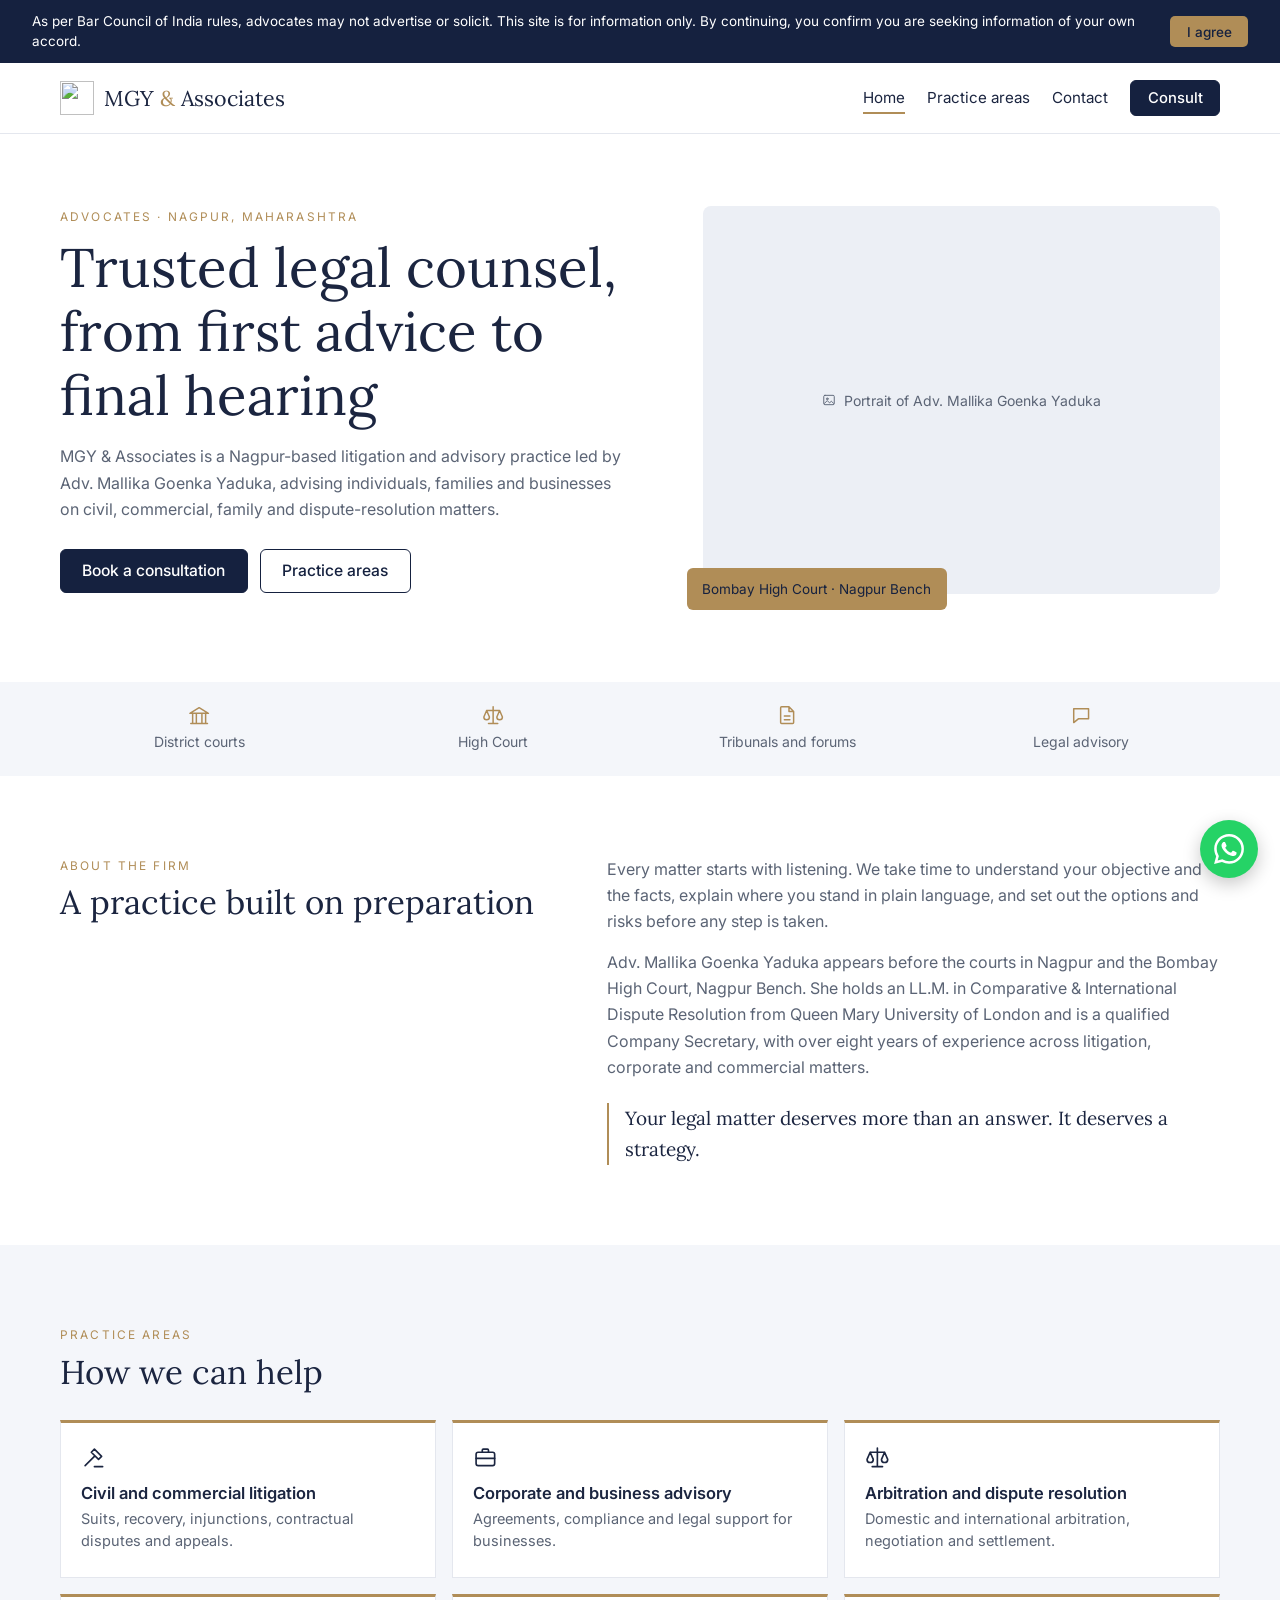
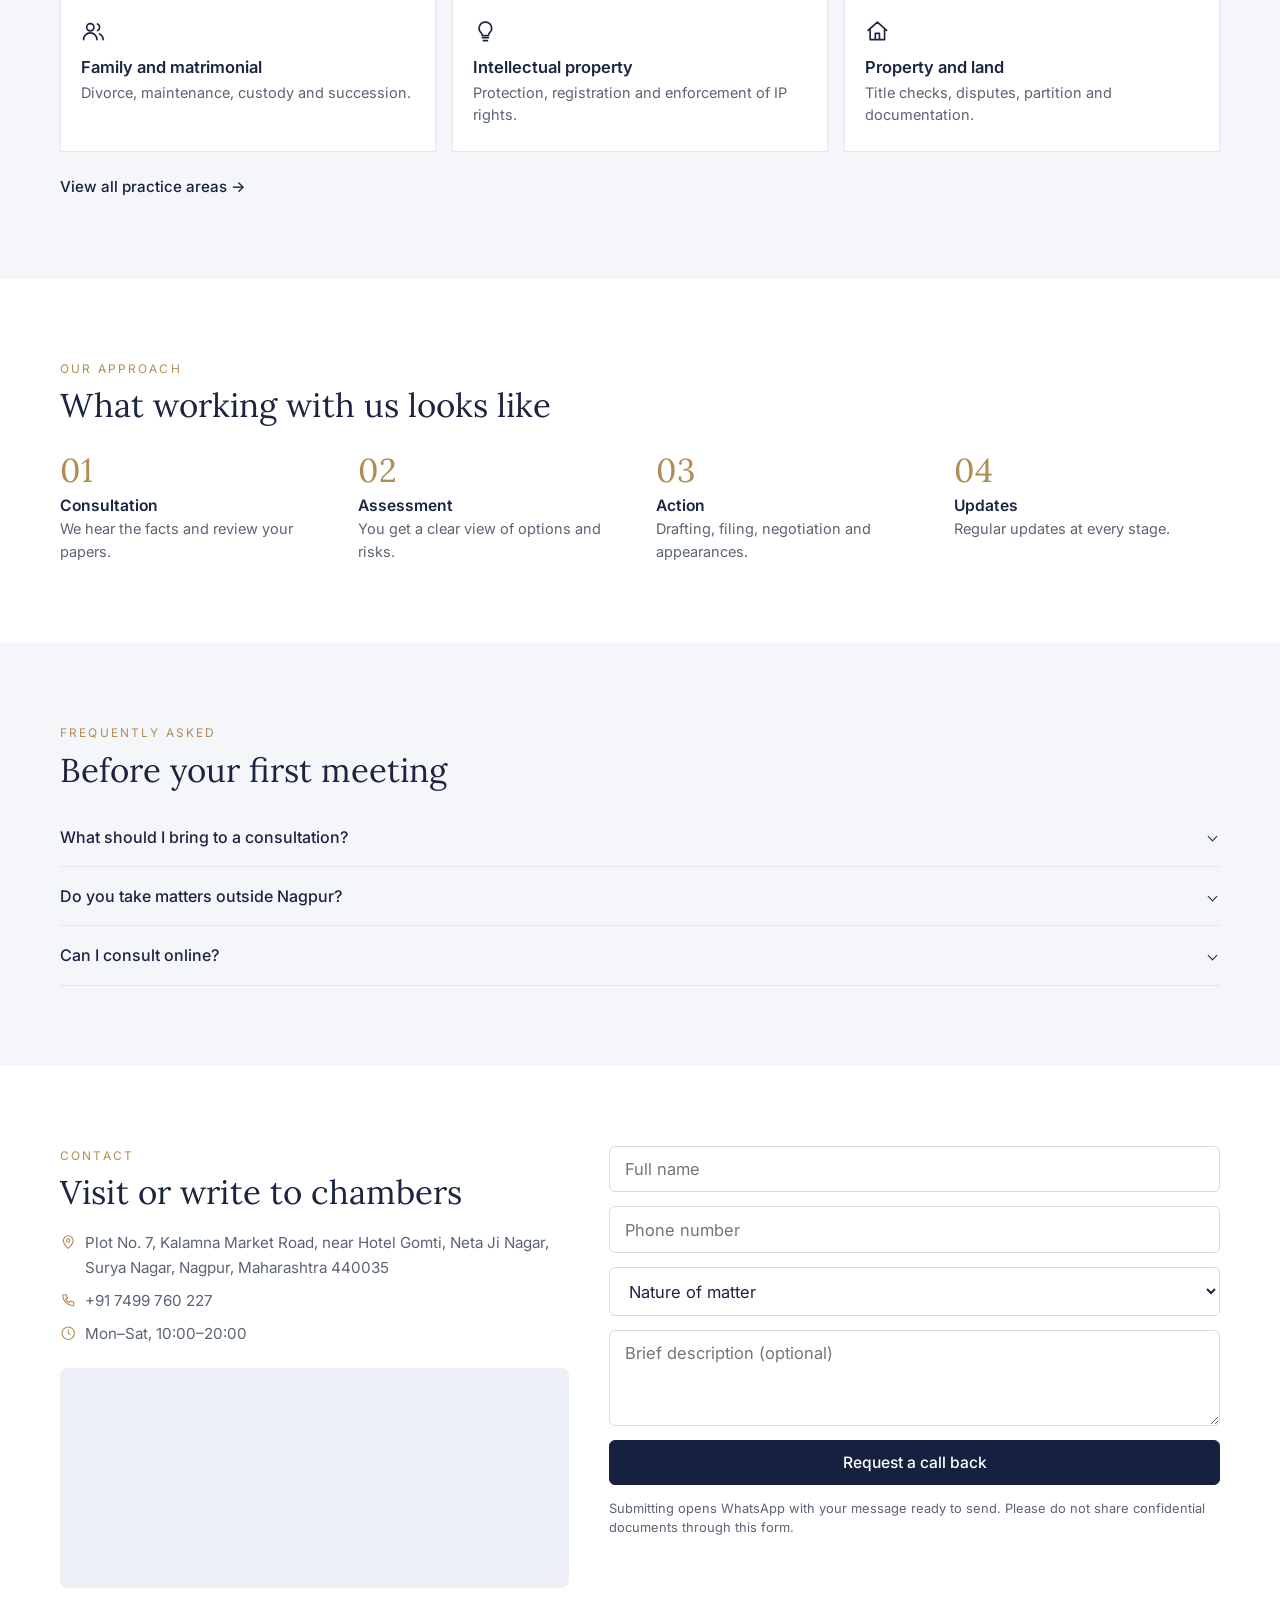
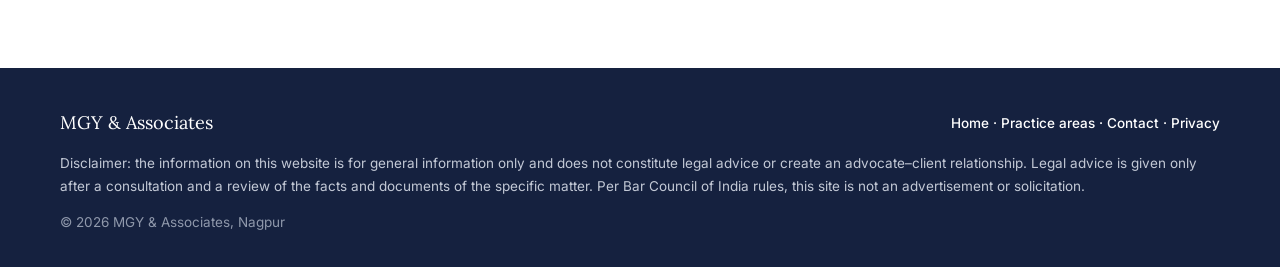
==== index.html @ b5282dcc "Update index.html" ====
<!DOCTYPE html>
<html lang="en">
<head>
  <meta charset="UTF-8">
  <meta name="viewport" content="width=device-width, initial-scale=1">
  <title>MGY & Associates | Advocates and Legal Consultants, Nagpur</title>
  <meta name="description" content="MGY & Associates is a Nagpur-based litigation and advisory practice led by Adv. Mallika Goenka Yaduka, advising individuals, families and businesses on civil, commercial, family and dispute-resolution matters.">
  <link rel="icon" type="image/png" href="mgy.png">
  <link rel="apple-touch-icon" href="mgy.png">
  <link rel="preconnect" href="https://fonts.googleapis.com">
  <link rel="preconnect" href="https://fonts.gstatic.com" crossorigin>
  <link href="https://fonts.googleapis.com/css2?family=Inter:wght@400;500;600&family=Lora:wght@400;500&display=swap" rel="stylesheet">
  <link rel="stylesheet" href="styles.css">
</head>
<body>

  <div class="notice" id="notice" hidden>
    <p>As per Bar Council of India rules, advocates may not advertise or solicit. This site is for information only. By continuing, you confirm you are seeking information of your own accord.</p>
    <button type="button" id="noticeAgree">I agree</button>
  </div>

  <header class="site-header">
    <div class="container header-inner">
      <a class="brand" href="index.html">
        <img src="assets/mgy.png" alt="" width="34" height="34">
        <span>MGY <em>&amp;</em> Associates</span>
      </a>
      <button class="nav-toggle" id="navToggle" aria-label="Menu" aria-expanded="false"><span data-icon="menu"></span></button>
      <nav class="nav" id="nav">
        <a href="index.html" class="active">Home</a>
        <a href="practice-areas.html">Practice areas</a>
        <a href="contact.html">Contact</a>
        <a href="contact.html#consult" class="btn btn-primary btn-sm">Consult</a>
      </nav>
    </div>
  </header>

  <main>
    <!-- Hero -->
    <section class="hero">
      <div class="container hero-grid">
        <div>
          <p class="eyebrow">Advocates · Nagpur, Maharashtra</p>
          <h1>Trusted legal counsel, from first advice to final hearing</h1>
          <p class="lead">MGY &amp; Associates is a Nagpur-based litigation and advisory practice led by Adv. Mallika Goenka Yaduka, advising individuals, families and businesses on civil, commercial, family and dispute-resolution matters.</p>
          <div class="hero-actions">
            <a href="contact.html#consult" class="btn btn-primary">Book a consultation</a>
            <a href="practice-areas.html" class="btn btn-ghost">Practice areas</a>
          </div>
        </div>
        <div class="portrait">
          <div class="portrait-placeholder"><span data-icon="image"></span> Portrait of Adv. Mallika Goenka Yaduka</div>
          <img src="assets/mallika.jpg" alt="Adv. Mallika Goenka Yaduka" onerror="this.remove()">
          <span class="badge">Bombay High Court · Nagpur Bench</span>
        </div>
      </div>
    </section>

    <!-- Forums strip -->
    <section class="strip">
      <div class="container strip-grid">
        <div><span data-icon="landmark"></span>District courts</div>
        <div><span data-icon="scale"></span>High Court</div>
        <div><span data-icon="file"></span>Tribunals and forums</div>
        <div><span data-icon="chat"></span>Legal advisory</div>
      </div>
    </section>

    <!-- About -->
    <section class="section">
      <div class="container split">
        <div>
          <p class="eyebrow">About the firm</p>
          <h2>A practice built on preparation</h2>
        </div>
        <div class="prose">
          <p>Every matter starts with listening. We take time to understand your objective and the facts, explain where you stand in plain language, and set out the options and risks before any step is taken.</p>
          <p>Adv. Mallika Goenka Yaduka appears before the courts in Nagpur and the Bombay High Court, Nagpur Bench. She holds an LL.M. in Comparative &amp; International Dispute Resolution from Queen Mary University of London and is a qualified Company Secretary, with over eight years of experience across litigation, corporate and commercial matters.</p>
          <p class="pull">Your legal matter deserves more than an answer. It deserves a strategy.</p>
        </div>
      </div>
    </section>

    <!-- Practice areas -->
    <section class="section soft">
      <div class="container">
        <p class="eyebrow">Practice areas</p>
        <h2>How we can help</h2>
        <div class="cards">
          <a class="card" href="practice-areas.html#civil">
            <span class="card-icon" data-icon="gavel"></span>
            <h3>Civil and commercial litigation</h3>
            <p>Suits, recovery, injunctions, contractual disputes and appeals.</p>
          </a>
          <a class="card" href="practice-areas.html#corporate">
            <span class="card-icon" data-icon="briefcase"></span>
            <h3>Corporate and business advisory</h3>
            <p>Agreements, compliance and legal support for businesses.</p>
          </a>
          <a class="card" href="practice-areas.html#arbitration">
            <span class="card-icon" data-icon="scale"></span>
            <h3>Arbitration and dispute resolution</h3>
            <p>Domestic and international arbitration, negotiation and settlement.</p>
          </a>
          <a class="card" href="practice-areas.html#family">
            <span class="card-icon" data-icon="users"></span>
            <h3>Family and matrimonial</h3>
            <p>Divorce, maintenance, custody and succession.</p>
          </a>
          <a class="card" href="practice-areas.html#ip">
            <span class="card-icon" data-icon="bulb"></span>
            <h3>Intellectual property</h3>
            <p>Protection, registration and enforcement of IP rights.</p>
          </a>
          <a class="card" href="practice-areas.html#property">
            <span class="card-icon" data-icon="house"></span>
            <h3>Property and land</h3>
            <p>Title checks, disputes, partition and documentation.</p>
          </a>
        </div>
        <p class="more"><a href="practice-areas.html">View all practice areas →</a></p>
      </div>
    </section>

    <!-- Approach -->
    <section class="section">
      <div class="container">
        <p class="eyebrow">Our approach</p>
        <h2>What working with us looks like</h2>
        <div class="steps">
          <div><span class="num">01</span><h3>Consultation</h3><p>We hear the facts and review your papers.</p></div>
          <div><span class="num">02</span><h3>Assessment</h3><p>You get a clear view of options and risks.</p></div>
          <div><span class="num">03</span><h3>Action</h3><p>Drafting, filing, negotiation and appearances.</p></div>
          <div><span class="num">04</span><h3>Updates</h3><p>Regular updates at every stage.</p></div>
        </div>
      </div>
    </section>

    <!-- FAQ -->
    <section class="section soft">
      <div class="container">
        <p class="eyebrow">Frequently asked</p>
        <h2>Before your first meeting</h2>
        <div class="faq">
          <details>
            <summary>What should I bring to a consultation?</summary>
            <p>Bring any documents connected to your matter, such as agreements, notices, court papers, correspondence and identity documents, along with a short timeline of events. This helps us assess where you stand from the first meeting.</p>
          </details>
          <details>
            <summary>Do you take matters outside Nagpur?</summary>
            <p>Yes. The practice is based in Nagpur, and matters in other cities and forums are taken up depending on the jurisdiction and the nature of the proceedings.</p>
          </details>
          <details>
            <summary>Can I consult online?</summary>
            <p>Yes. Online consultations are available by appointment, depending on what the matter requires.</p>
          </details>
        </div>
      </div>
    </section>

    <!-- Contact -->
    <section class="section" id="consult">
      <div class="container contact-grid">
        <div>
          <p class="eyebrow">Contact</p>
          <h2>Visit or write to chambers</h2>
          <ul class="contact-list">
            <li><span data-icon="pin"></span>Plot No. 7, Kalamna Market Road, near Hotel Gomti, Neta Ji Nagar, Surya Nagar, Nagpur, Maharashtra 440035</li>
            <li><span data-icon="phone"></span><a href="tel:+917499760227">+91 7499 760 227</a></li>
            <!-- TODO: add once the official email is confirmed
            <li><span data-icon="mail"></span><a href="mailto:EMAIL_HERE">EMAIL_HERE</a></li> -->
            <li><span data-icon="clock"></span>Mon–Sat, 10:00–20:00</li>
          </ul>
          <div class="map">
            <iframe title="Office location on Google Maps" loading="lazy" referrerpolicy="no-referrer-when-downgrade"
              src="https://www.google.com/maps?q=Adv.+Mallika+Yaduka,+Plot+no+7,+Kalamna+Market+Rd,+Surya+Nagar,+Nagpur,+Maharashtra+440035&output=embed"></iframe>
          </div>
        </div>
        <form class="form" id="callback">
          <input type="text" name="name" placeholder="Full name" aria-label="Full name" required>
          <input type="tel" name="phone" placeholder="Phone number" aria-label="Phone number" required>
          <select name="matter" aria-label="Nature of matter" required>
            <option value="">Nature of matter</option>
            <option>Civil / commercial litigation</option>
            <option>Corporate / business advisory</option>
            <option>Arbitration / dispute resolution</option>
            <option>Family / matrimonial</option>
            <option>Intellectual property</option>
            <option>Property</option>
            <option>Criminal</option>
            <option>Consumer dispute</option>
            <option>Employment / labour</option>
            <option>Other</option>
          </select>
          <textarea name="details" rows="3" placeholder="Brief description (optional)" aria-label="Brief description"></textarea>
          <button type="submit" class="btn btn-primary btn-block">Request a call back</button>
          <p class="form-note">Submitting opens WhatsApp with your message ready to send. Please do not share confidential documents through this form.</p>
        </form>
      </div>
    </section>
  </main>

  <footer class="site-footer">
    <div class="container">
      <div class="footer-top">
        <span class="footer-brand">MGY &amp; Associates</span>
        <nav><a href="index.html">Home</a> · <a href="practice-areas.html">Practice areas</a> · <a href="contact.html">Contact</a> · <a href="contact.html#privacy">Privacy</a></nav>
      </div>
      <p>Disclaimer: the information on this website is for general information only and does not constitute legal advice or create an advocate–client relationship. Legal advice is given only after a consultation and a review of the facts and documents of the specific matter. Per Bar Council of India rules, this site is not an advertisement or solicitation.</p>
      <p class="copy">© <span id="year">2026</span> MGY &amp; Associates, Nagpur</p>
    </div>
  </footer>

  <script src="script.js"></script>
</body>
</html>
---- styles.css ----
:root {
  --navy: #15213f;
  --gold: #b08d57;
  --ink: #1b2540;
  --muted: #5b6475;
  --soft: #f4f6fa;
  --line: #e4e7ee;
  --serif: "Lora", Georgia, serif;
  --sans: "Inter", system-ui, -apple-system, "Segoe UI", sans-serif;
}

*, *::before, *::after { box-sizing: border-box; }
html { scroll-behavior: smooth; }
body {
  margin: 0;
  font-family: var(--sans);
  font-size: 16px;
  line-height: 1.65;
  color: var(--muted);
  background: #fff;
  -webkit-font-smoothing: antialiased;
}
[hidden] { display: none !important; }
img { max-width: 100%; display: block; }
a { color: inherit; text-decoration: none; }
h1, h2, h3, p { margin: 0; }
h1, h2 { font-family: var(--serif); font-weight: 400; color: var(--ink); line-height: 1.18; }
h1 { font-size: clamp(2.1rem, 4.4vw, 3rem); }
h2 { font-size: clamp(1.6rem, 2.8vw, 2rem); }
h3 { font-size: 1rem; font-weight: 600; color: var(--ink); line-height: 1.35; }

.container { max-width: 1120px; margin: 0 auto; padding: 0 32px; }
.section { padding: 68px 0; }
.soft { background: var(--soft); }

.eyebrow {
  font-size: .72rem;
  letter-spacing: .18em;
  text-transform: uppercase;
  color: var(--gold);
  margin-bottom: 8px;
}
.lead { margin-top: 16px; max-width: 34rem; }

[data-icon] { display: inline-flex; line-height: 0; }

/* Buttons */
.btn {
  display: inline-flex; align-items: center; justify-content: center;
  padding: .72rem 1.3rem;
  border: 1px solid var(--navy); border-radius: 6px;
  font: 500 .95rem var(--sans);
  cursor: pointer;
  transition: background .2s, color .2s, border-color .2s;
}
.btn-primary { background: var(--navy); color: #fff; }
.btn-primary:hover { background: #0e1730; }
.btn-ghost { background: #fff; color: var(--navy); }
.btn-ghost:hover { background: var(--soft); }
.btn-gold { background: var(--gold); border-color: var(--gold); color: var(--navy); }
.btn-gold:hover { background: #c29d65; }
.btn-sm { padding: .5rem 1rem; font-size: .9rem; }
.btn-block { width: 100%; }

/* Bar Council notice */
.notice {
  background: var(--navy); color: #fff;
  display: flex; align-items: center; justify-content: space-between; gap: 20px;
  padding: 12px 32px;
  font-size: .82rem; line-height: 1.45;
}
.notice button {
  flex: none;
  background: var(--gold); color: var(--navy);
  border: 0; border-radius: 5px; padding: .45rem 1rem;
  font: 500 .82rem var(--sans); cursor: pointer;
}

/* Header */
.site-header { border-bottom: 1px solid var(--line); background: #fff; position: sticky; top: 0; z-index: 20; }
.header-inner { display: flex; align-items: center; justify-content: space-between; min-height: 70px; }
.brand { display: flex; align-items: center; gap: 10px; font-family: var(--serif); font-size: 1.3rem; color: var(--ink); }
.brand em { font-style: normal; color: var(--gold); }
.brand img { width: 34px; height: 34px; object-fit: contain; }
.nav { display: flex; align-items: center; gap: 22px; font-size: .92rem; color: var(--ink); }
.nav a:not(.btn) { padding: 2px 0; border-bottom: 2px solid transparent; }
.nav a:not(.btn):hover, .nav a.active { border-bottom-color: var(--gold); }
.nav .btn { color: #fff; }
.nav-toggle { display: none; background: none; border: 0; font-size: 1.6rem; color: var(--ink); cursor: pointer; padding: 6px; }

/* Hero */
.hero { padding: 60px 0 72px; }
.hero-grid { display: grid; grid-template-columns: 1.15fr 1fr; gap: 48px; align-items: center; }
.hero-actions { display: flex; flex-wrap: wrap; gap: 12px; margin-top: 26px; }
.portrait {
  position: relative;
  aspect-ratio: 4 / 3;
  background: #eceff5;
  border-radius: 8px;
}
.portrait-placeholder {
  position: absolute; inset: 0;
  display: flex; align-items: center; justify-content: center; gap: 8px;
  font-size: .85rem; text-align: center; padding: 16px;
}
.portrait img { position: absolute; inset: 0; width: 100%; height: 100%; object-fit: cover; object-position: top; border-radius: 8px; }
.badge {
  position: absolute; left: -16px; bottom: -16px;
  background: var(--gold); color: var(--navy);
  font-size: .82rem; padding: .6rem .95rem; border-radius: 6px;
}

/* Strip */
.strip { background: var(--soft); padding: 22px 0; }
.strip-grid { display: grid; grid-template-columns: repeat(4, 1fr); gap: 16px; text-align: center; font-size: .85rem; }
.strip-grid div { display: flex; flex-direction: column; align-items: center; gap: 4px; }
.strip-grid [data-icon] { font-size: 1.35rem; color: var(--gold); }

/* Two-column text */
.split { display: grid; grid-template-columns: 1fr 1.25fr; gap: 56px; }
.prose p + p { margin-top: 14px; }
.pull { font-family: var(--serif); font-size: 1.15rem; color: var(--ink); border-left: 2px solid var(--gold); padding-left: 16px; margin-top: 22px !important; }

/* Cards */
.cards { display: grid; grid-template-columns: repeat(3, 1fr); gap: 16px; margin-top: 28px; }
.card {
  background: #fff;
  border: 1px solid var(--line); border-top: 3px solid var(--gold);
  padding: 22px 20px 24px;
  font-size: .88rem; line-height: 1.55;
  scroll-margin-top: 100px;
  transition: box-shadow .2s, transform .2s;
}
a.card:hover { box-shadow: 0 8px 24px rgba(21, 33, 63, .08); transform: translateY(-2px); }
.card-icon { font-size: 1.5rem; color: var(--ink); margin-bottom: 12px; }
.card h3 { margin-bottom: 4px; }
.more { margin-top: 22px; font-size: .92rem; font-weight: 500; color: var(--navy); }
.more a:hover { color: var(--gold); }

/* Steps */
.steps { display: grid; grid-template-columns: repeat(4, 1fr); gap: 28px 32px; margin-top: 26px; font-size: .88rem; line-height: 1.55; }
.num { display: block; font-family: var(--serif); font-size: 2rem; color: var(--gold); line-height: 1.2; }
.steps h3 { font-size: .95rem; margin: 4px 0 2px; }

/* FAQ */
.faq { margin-top: 18px; }
.faq details { border-bottom: 1px solid var(--line); }
.faq summary {
  list-style: none; cursor: pointer;
  display: flex; justify-content: space-between; align-items: center; gap: 16px;
  padding: 16px 0;
  font-weight: 500; color: var(--ink);
}
.faq summary::-webkit-details-marker { display: none; }
.faq summary::after {
  content: ""; flex: none;
  width: 7px; height: 7px; margin-right: 4px;
  border-right: 1.5px solid var(--ink); border-bottom: 1.5px solid var(--ink);
  transform: rotate(45deg); transition: transform .2s;
}
.faq details[open] summary::after { transform: rotate(-135deg); }
.faq details p { padding: 0 0 18px; max-width: 46rem; font-size: .94rem; }

/* Contact */
#consult { scroll-margin-top: 80px; }
.contact-grid { display: grid; grid-template-columns: 1fr 1.2fr; gap: 40px; }
.contact-list { list-style: none; padding: 0; margin: 18px 0 22px; font-size: .92rem; }
.contact-list li { display: flex; gap: 8px; align-items: flex-start; margin-bottom: 8px; }
.contact-list [data-icon] { color: var(--gold); font-size: 1rem; margin-top: 4px; flex: none; }
.contact-list a:hover { color: var(--navy); text-decoration: underline; }
.map { background: #eceff5; border-radius: 8px; overflow: hidden; height: 220px; }
.map iframe { width: 100%; height: 100%; border: 0; display: block; }

.form { display: flex; flex-direction: column; gap: 14px; }
.form input, .form select, .form textarea {
  width: 100%;
  padding: .75rem .9rem;
  border: 1px solid #d5dae3; border-radius: 6px;
  font: 400 1rem var(--sans); color: var(--ink); background: #fff;
}
.form textarea { resize: vertical; min-height: 96px; }
.form input:focus, .form select:focus, .form textarea:focus { outline: 2px solid var(--gold); outline-offset: 1px; border-color: var(--gold); }
.form-note { font-size: .78rem; line-height: 1.5; }

/* Inner page header */
.page-head { padding: 56px 0 52px; }
.page-head .lead { max-width: 42rem; }

/* CTA band */
.cta-band { background: var(--navy); padding: 56px 0; }
.cta-inner { display: flex; align-items: center; justify-content: space-between; gap: 32px; flex-wrap: wrap; }
.cta-band h2 { color: #fff; max-width: 36rem; font-size: clamp(1.4rem, 2.4vw, 1.75rem); }

/* Footer */
.site-footer { background: var(--navy); color: #c3c9d6; padding: 40px 0 34px; font-size: .82rem; }
.footer-top { display: flex; justify-content: space-between; align-items: center; flex-wrap: wrap; gap: 12px; margin-bottom: 14px; }
.footer-brand { font-family: var(--serif); font-size: 1.1rem; color: #fff; }
.site-footer nav { color: #fff; font-weight: 500; }
.site-footer nav a:hover { color: var(--gold); }
.copy { margin-top: 14px; color: #8f98ab; }

/* Responsive */
@media (max-width: 900px) {
  .hero-grid, .split, .contact-grid { grid-template-columns: 1fr; gap: 36px; }
  .cards { grid-template-columns: repeat(2, 1fr); }
  .steps { grid-template-columns: repeat(2, 1fr); }
  .badge { left: 12px; bottom: -14px; }
}
@media (max-width: 720px) {
  .container { padding: 0 20px; }
  .section { padding: 52px 0; }
  .notice { padding: 12px 20px; flex-direction: column; align-items: flex-start; gap: 10px; }
  .nav-toggle { display: inline-flex; }
  .nav {
    display: none;
    position: absolute; top: 100%; left: 0; right: 0;
    flex-direction: column; align-items: flex-start; gap: 16px;
    background: #fff; border-bottom: 1px solid var(--line);
    padding: 18px 20px 22px;
  }
  .nav.open { display: flex; }
  .strip-grid { grid-template-columns: repeat(2, 1fr); gap: 20px; }
}
@media (max-width: 540px) {
  .cards { grid-template-columns: 1fr; }
  .brand { font-size: 1.15rem; }
}
@media (min-width: 900px) {
  html { font-size: 16.5px; }                          /* was 17px */
  .container { max-width: 1240px; padding: 0 40px; }   /* was 1320px */
  .section { padding: 80px 0; }                        /* was 92px */
  h1 { font-size: clamp(2.3rem, 4.4vw, 3.3rem); }      /* was up to 3.6rem */
  .hero { padding: 72px 0 88px; }                      /* was 84px 0 100px */
  /* leave the rest of the block as it is */
}

@media (min-width: 1440px) {
  html { font-size: 17px; }                            /* was 18px */
}
/* ---------- Floating WhatsApp button ---------- */
.wa-float {
  position: fixed; right: 22px; bottom: 22px; z-index: 30;
  width: 58px; height: 58px; border-radius: 50%;
  display: flex; align-items: center; justify-content: center;
  background: #25d366; color: #fff;
  box-shadow: 0 6px 18px rgba(0, 0, 0, .22);
  transition: transform .2s, box-shadow .2s;
}
.wa-float:hover { transform: scale(1.07); box-shadow: 0 8px 22px rgba(0, 0, 0, .28); }

@media (max-width: 720px) {
  .wa-float { right: 16px; bottom: 16px; width: 52px; height: 52px; }
}
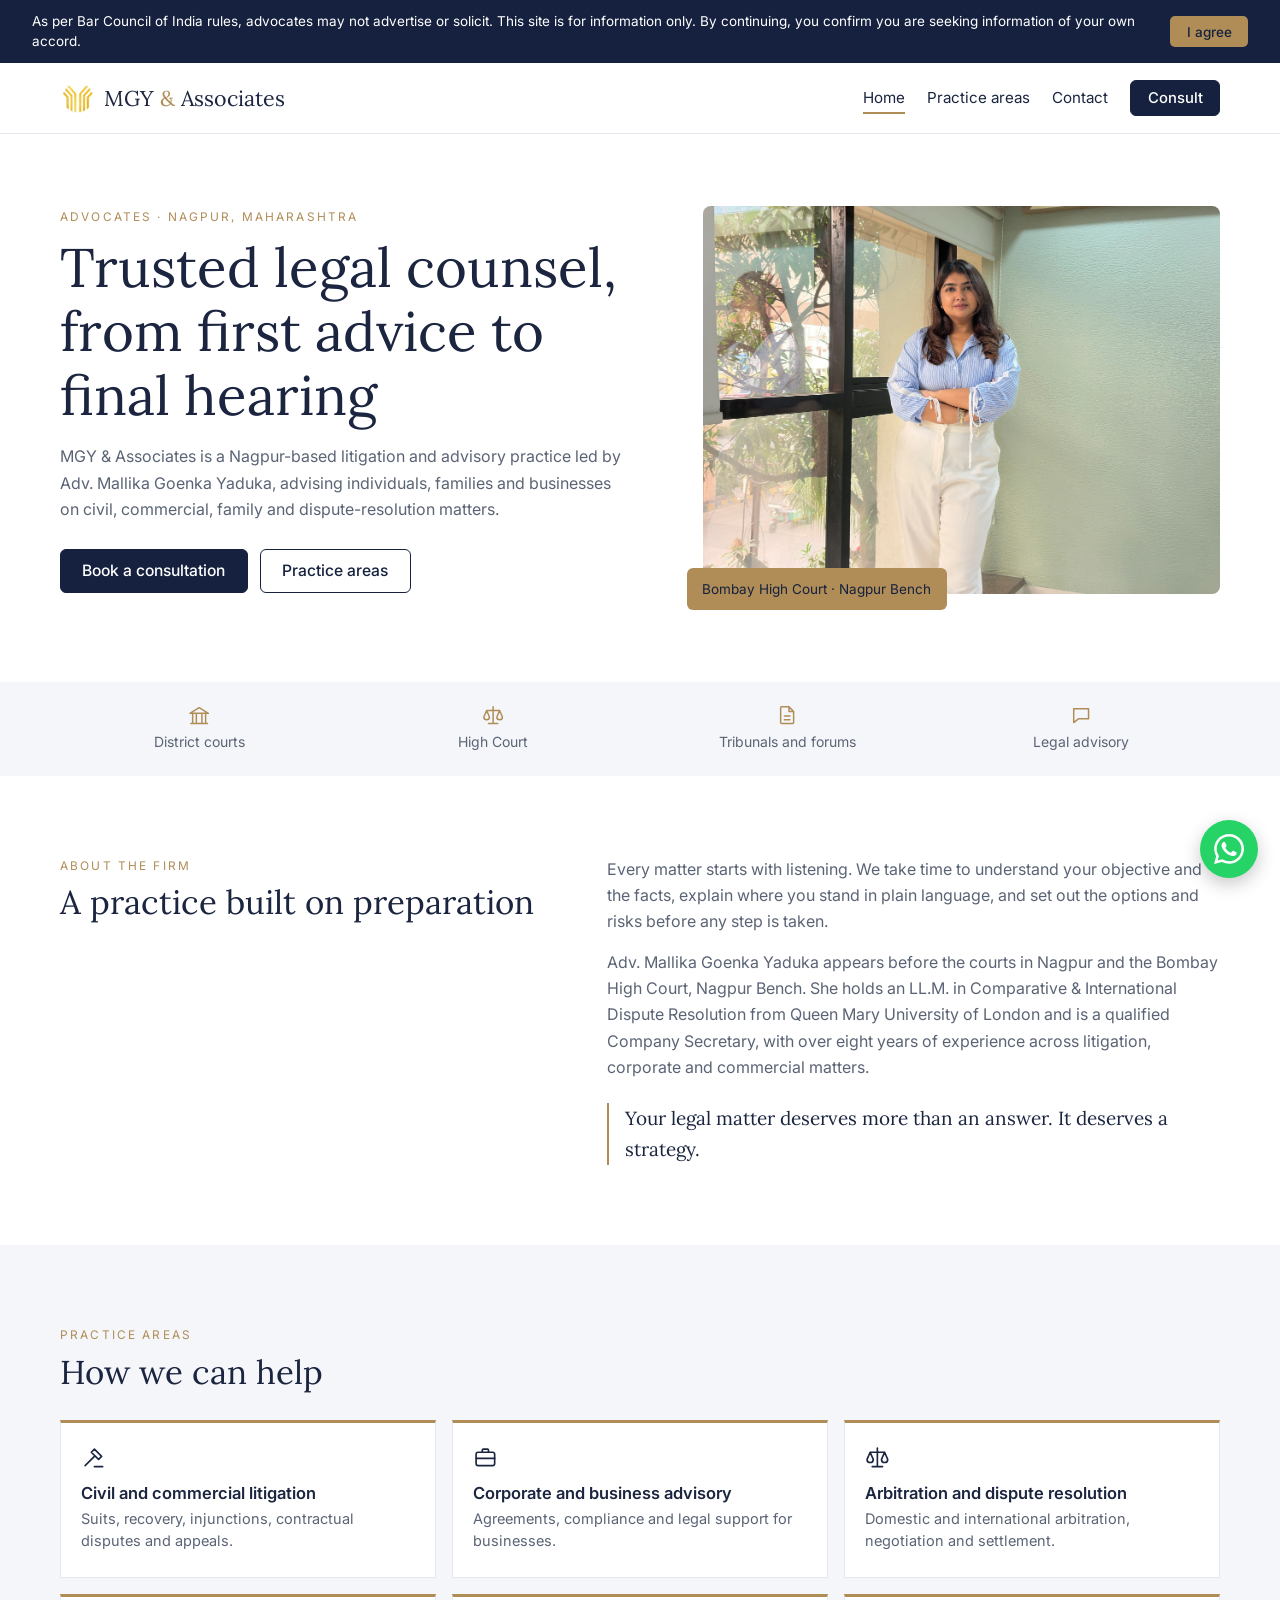
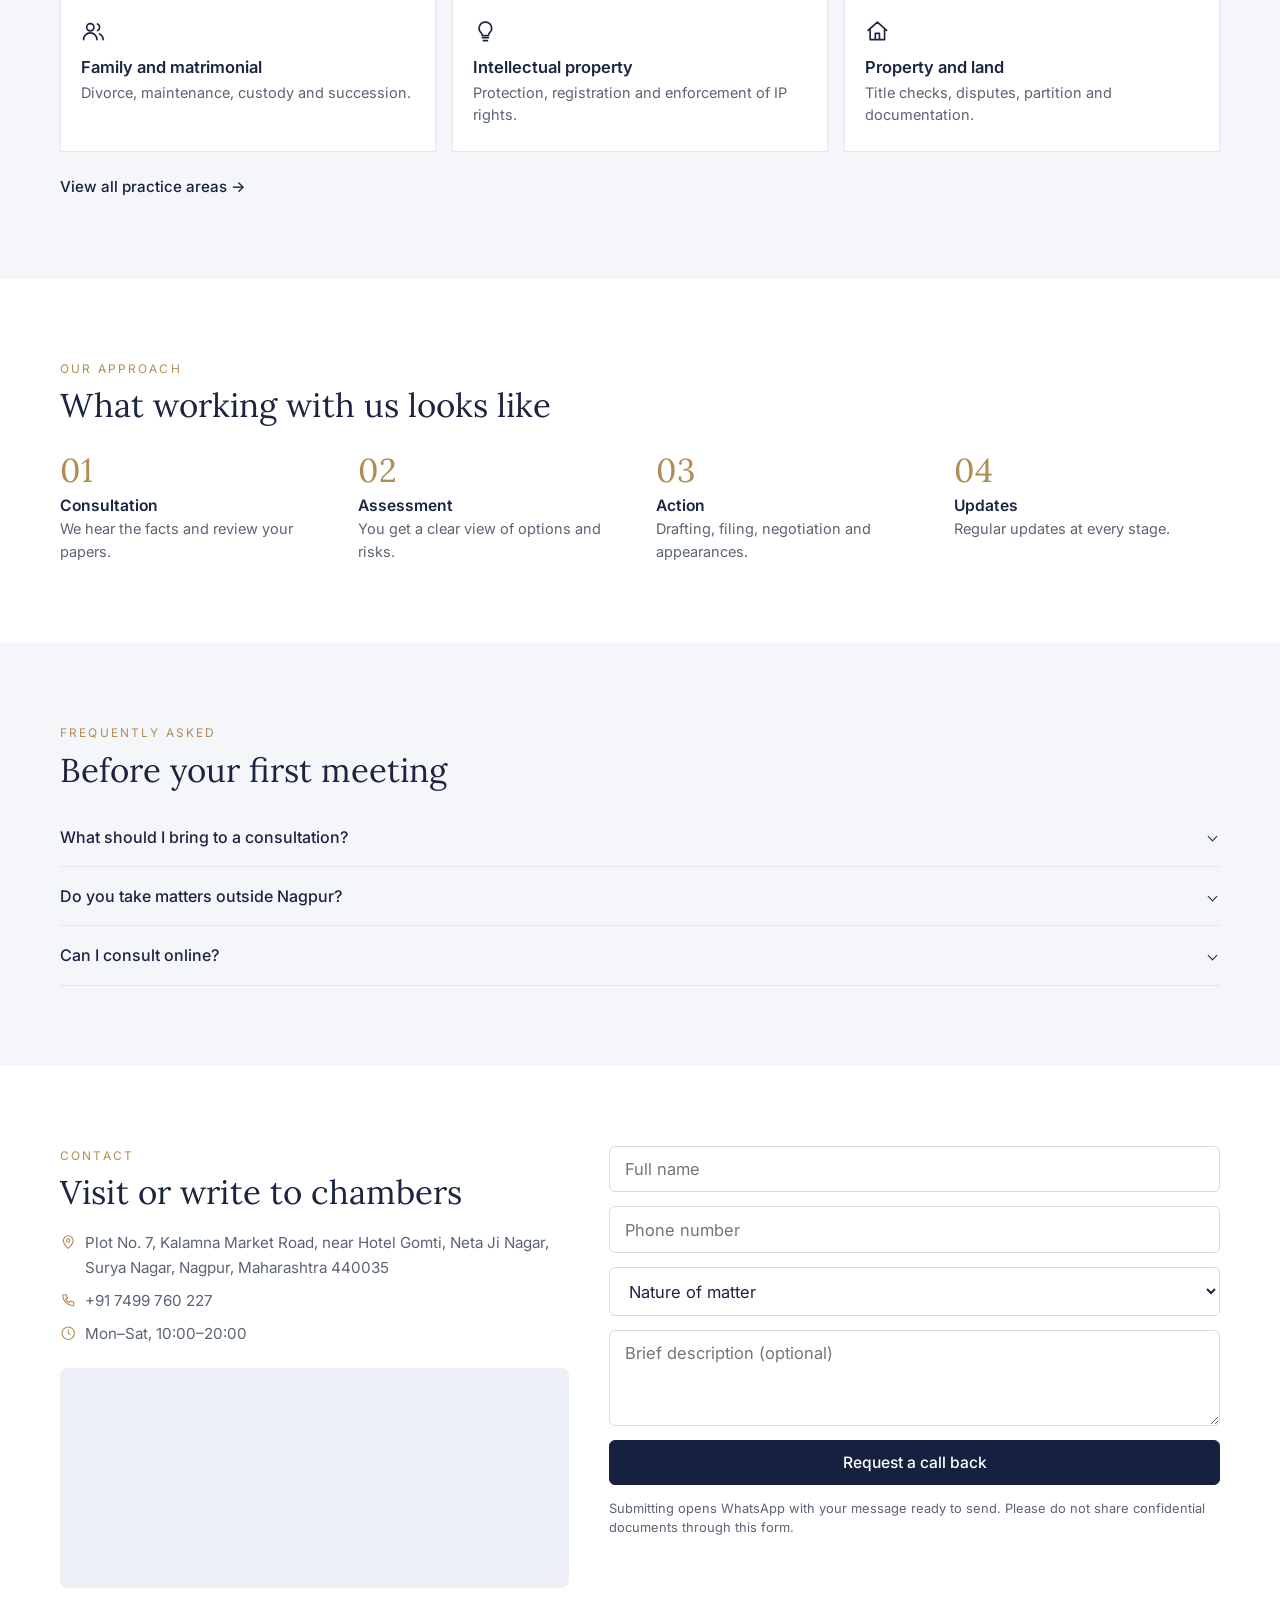
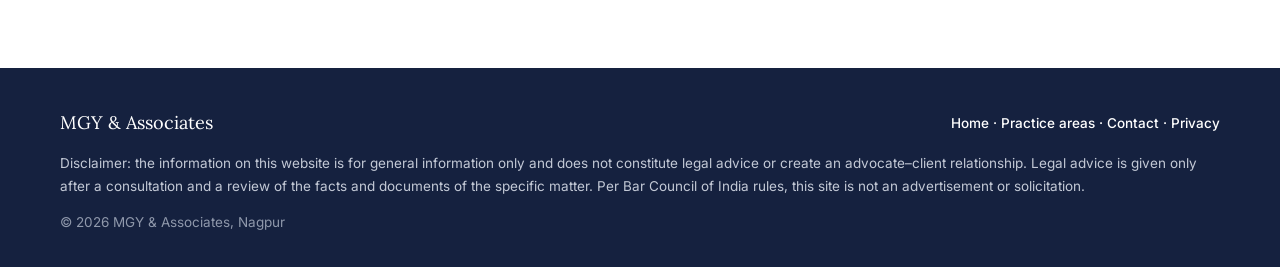
==== commit 2d2612a5: "Update index.html" ====
--- a/index.html
+++ b/index.html
@@ -22,7 +22,7 @@
   <header class="site-header">
     <div class="container header-inner">
       <a class="brand" href="index.html">
-        <img src="assets/mgy.png" alt="" width="34" height="34">
+        <img src="/mgy.png" alt="" width="34" height="34">
         <span>MGY <em>&amp;</em> Associates</span>
       </a>
       <button class="nav-toggle" id="navToggle" aria-label="Menu" aria-expanded="false"><span data-icon="menu"></span></button>
@@ -50,7 +50,7 @@
         </div>
         <div class="portrait">
           <div class="portrait-placeholder"><span data-icon="image"></span> Portrait of Adv. Mallika Goenka Yaduka</div>
-          <img src="assets/mallika.jpg" alt="Adv. Mallika Goenka Yaduka" onerror="this.remove()">
+          <img src="/mallika.jpg" alt="Adv. Mallika Goenka Yaduka" onerror="this.remove()">
           <span class="badge">Bombay High Court · Nagpur Bench</span>
         </div>
       </div>
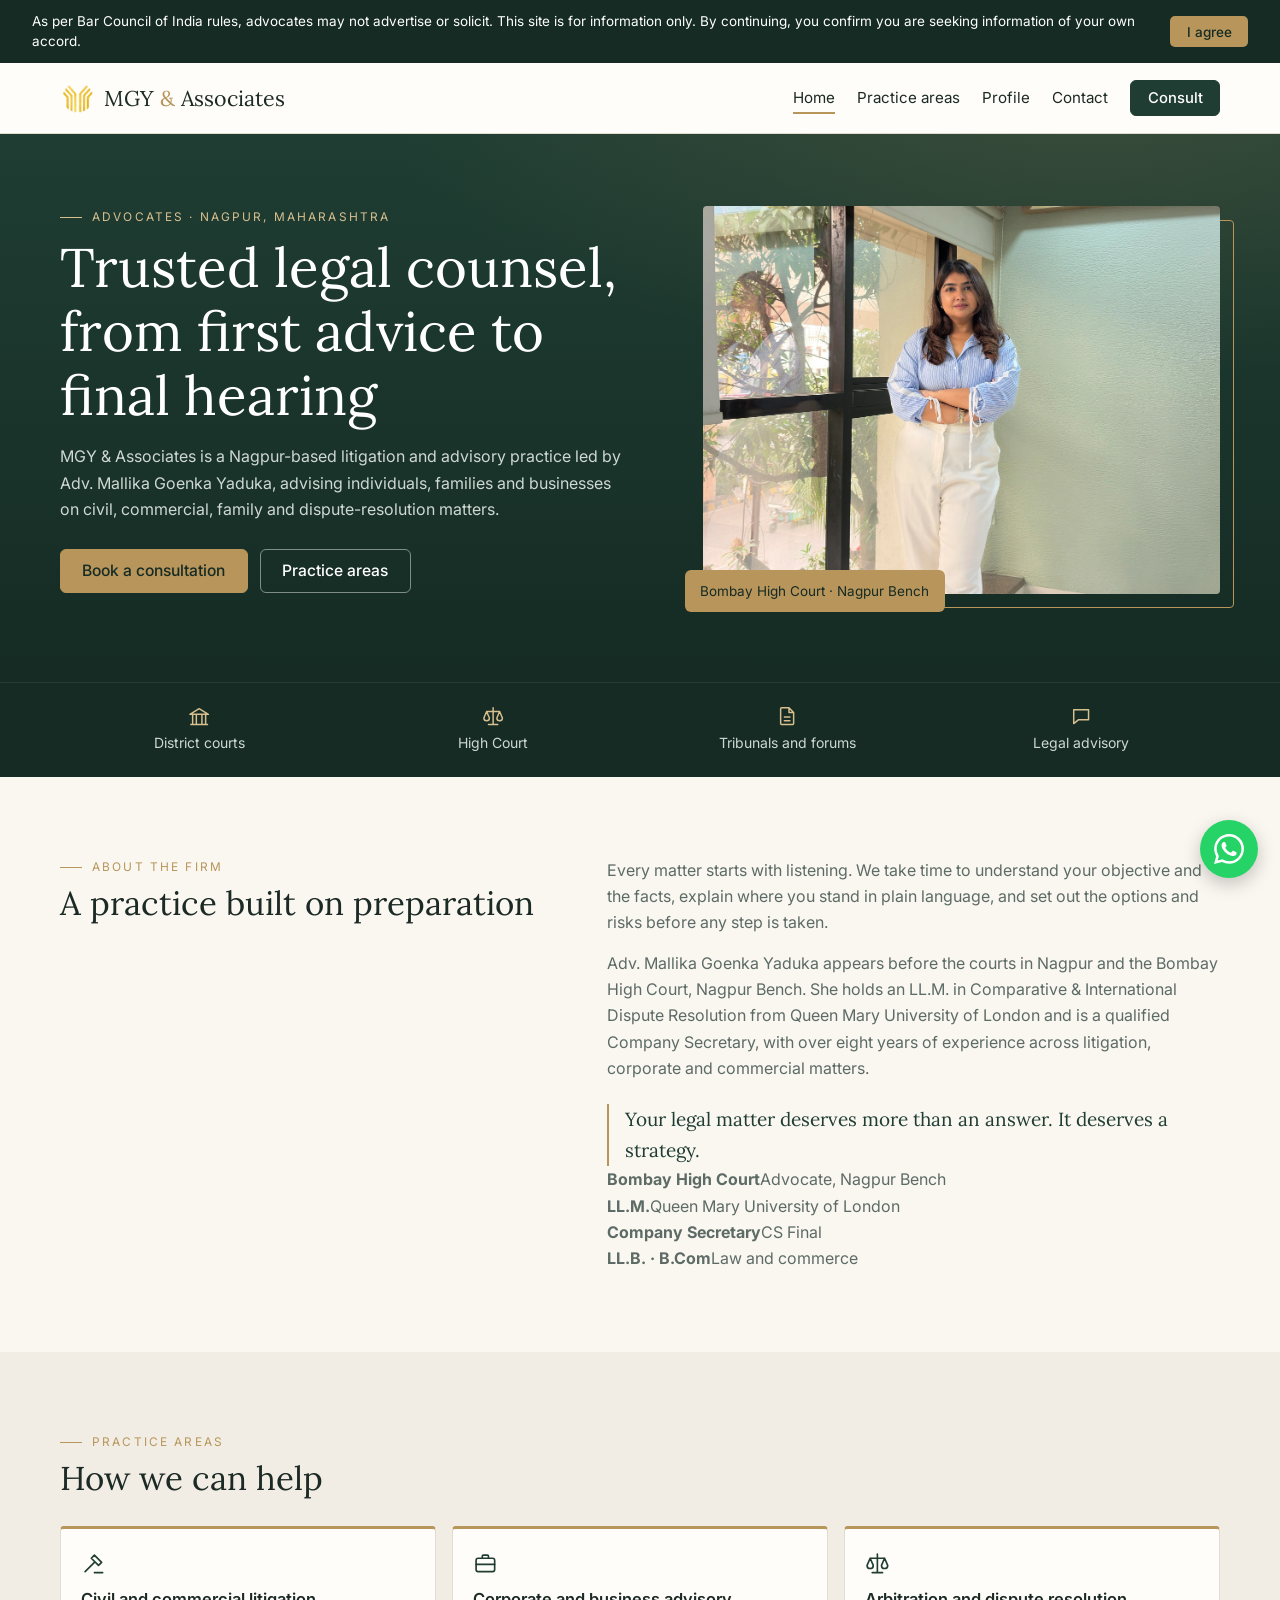
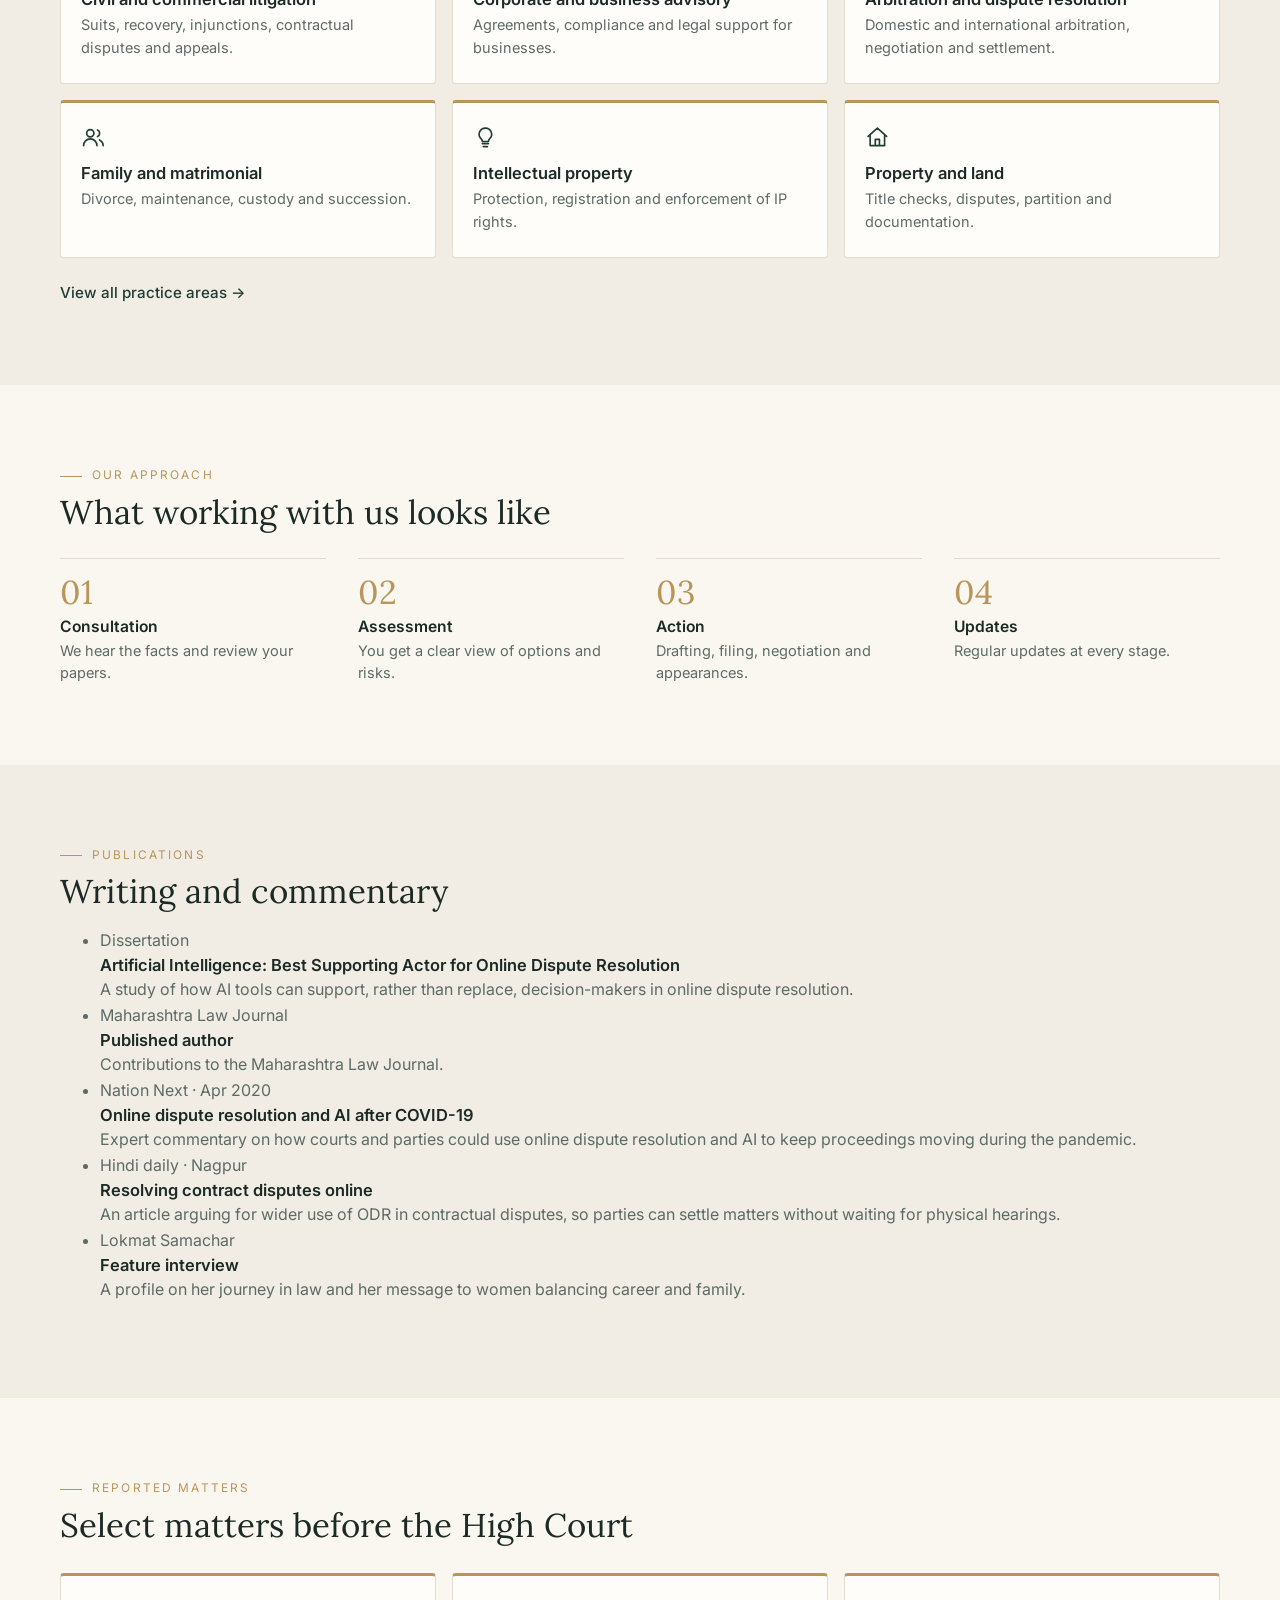
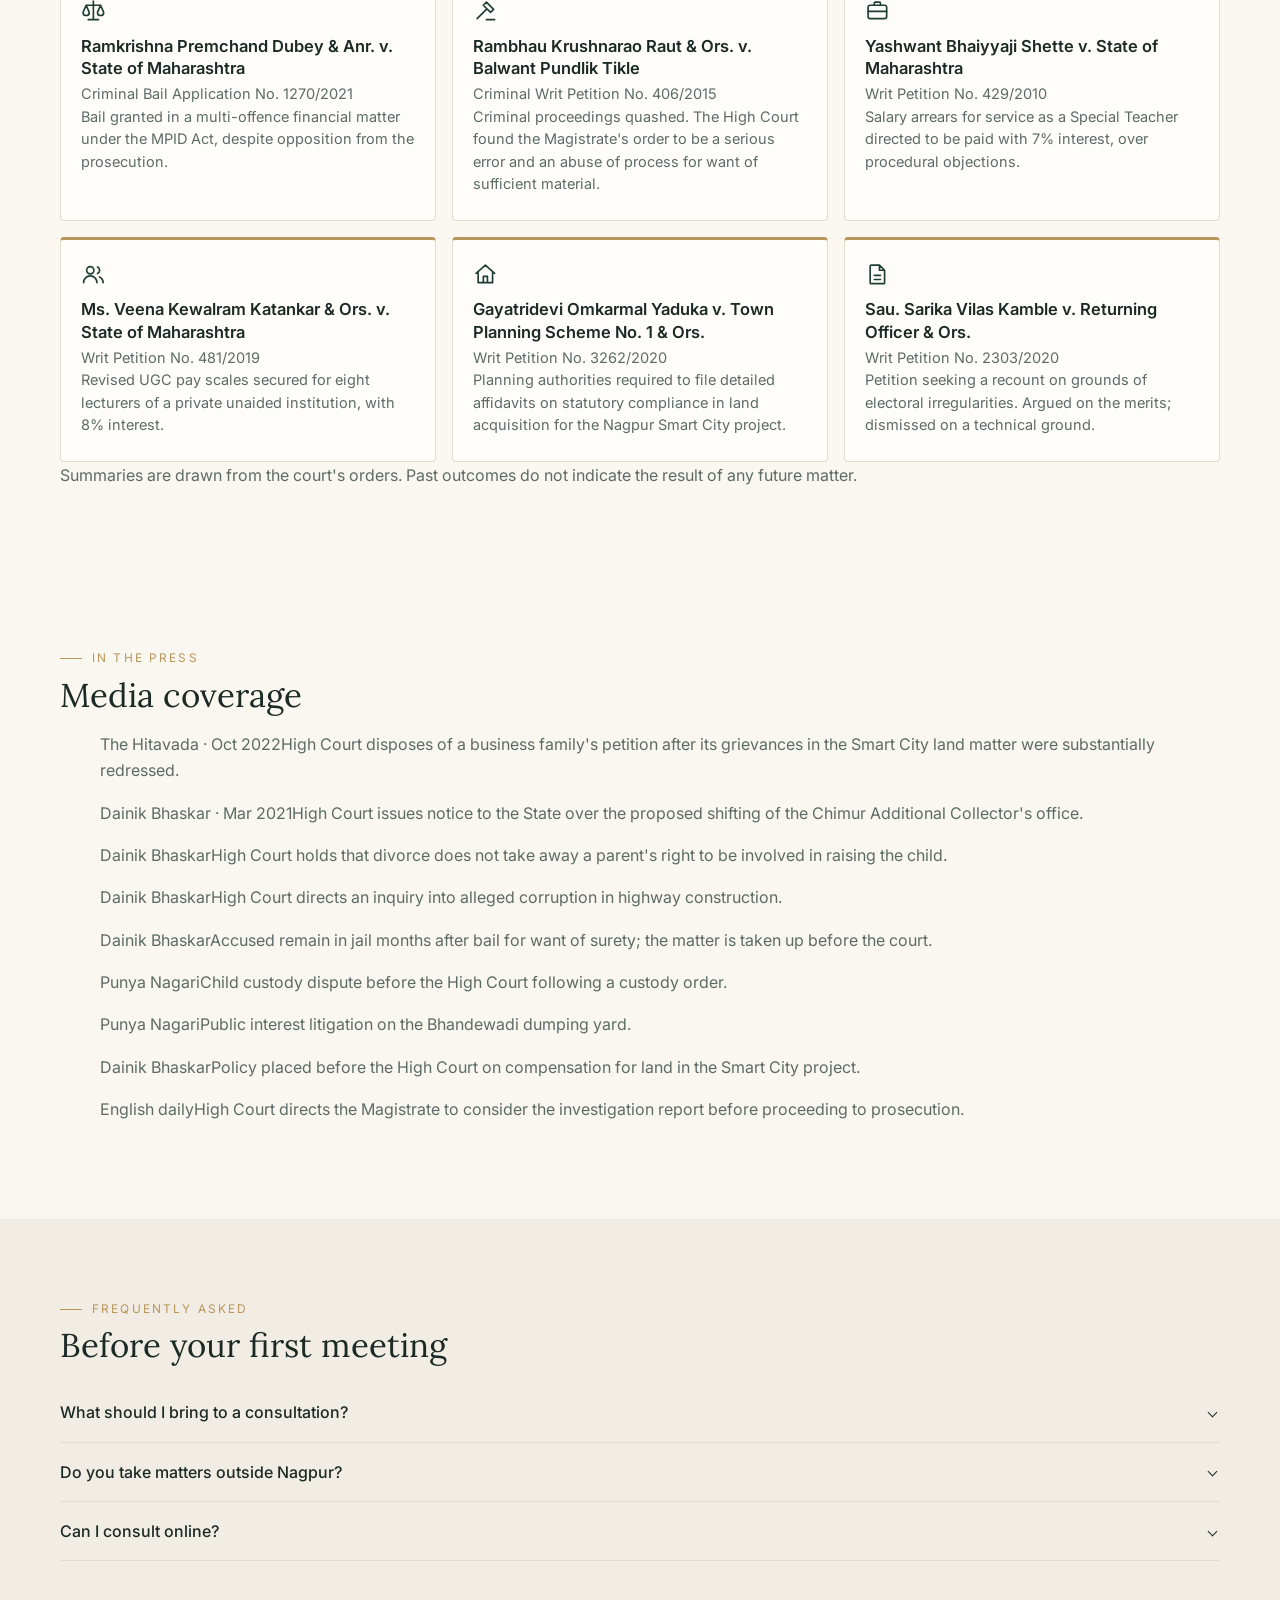
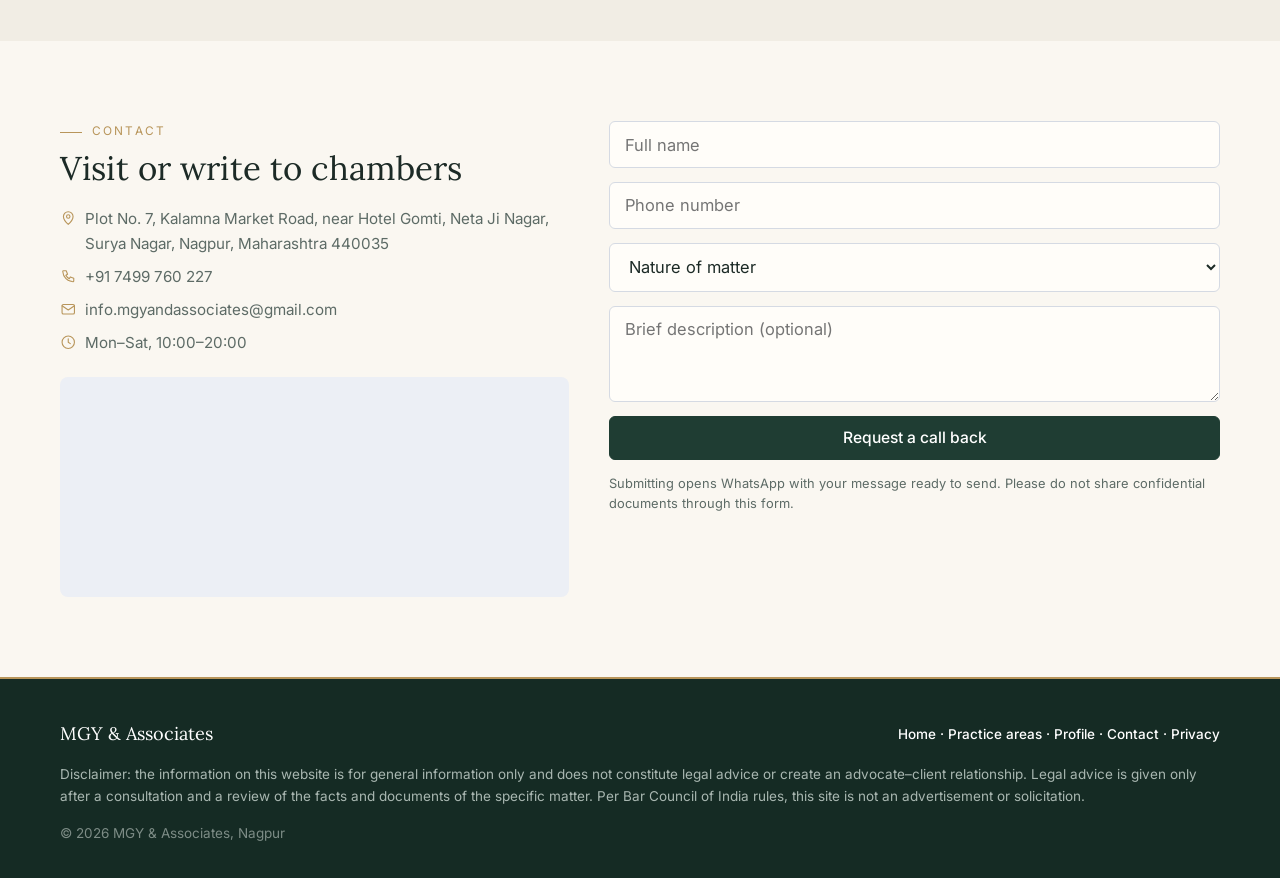
==== commit d2210db7: "Update index.html" ====
--- a/index.html
+++ b/index.html
@@ -14,203 +14,350 @@
 </head>
 <body>
 
-  <div class="notice" id="notice" hidden>
-    <p>As per Bar Council of India rules, advocates may not advertise or solicit. This site is for information only. By continuing, you confirm you are seeking information of your own accord.</p>
-    <button type="button" id="noticeAgree">I agree</button>
+<div class="notice" id="notice" hidden>
+  <p>As per Bar Council of India rules, advocates may not advertise or solicit. This site is for information only. By continuing, you confirm you are seeking information of your own accord.</p>
+  <button type="button" id="noticeAgree">I agree</button>
+</div>
+
+<header class="site-header">
+  <div class="container header-inner">
+    <a class="brand" href="/">
+      <img src="mgy.png" alt="" width="34" height="34">
+      <span>MGY <em>&amp;</em> Associates</span>
+    </a>
+    <button class="nav-toggle" id="navToggle" aria-label="Menu" aria-expanded="false"><span data-icon="menu"></span></button>
+    <nav class="nav" id="nav">
+      <a href="/" class="active">Home</a>
+      <a href="/practice-areas">Practice areas</a>
+      <a href="/#matters">Profile</a>
+      <a href="/contact">Contact</a>
+      <a href="/contact#consult" class="btn btn-primary btn-sm">Consult</a>
+    </nav>
   </div>
-
-  <header class="site-header">
-    <div class="container header-inner">
-      <a class="brand" href="index.html">
-        <img src="/mgy.png" alt="" width="34" height="34">
-        <span>MGY <em>&amp;</em> Associates</span>
-      </a>
-      <button class="nav-toggle" id="navToggle" aria-label="Menu" aria-expanded="false"><span data-icon="menu"></span></button>
-      <nav class="nav" id="nav">
-        <a href="index.html" class="active">Home</a>
-        <a href="practice-areas.html">Practice areas</a>
-        <a href="contact.html">Contact</a>
-        <a href="contact.html#consult" class="btn btn-primary btn-sm">Consult</a>
-      </nav>
-    </div>
-  </header>
-
-  <main>
-    <!-- Hero -->
-    <section class="hero">
-      <div class="container hero-grid">
-        <div>
-          <p class="eyebrow">Advocates · Nagpur, Maharashtra</p>
-          <h1>Trusted legal counsel, from first advice to final hearing</h1>
-          <p class="lead">MGY &amp; Associates is a Nagpur-based litigation and advisory practice led by Adv. Mallika Goenka Yaduka, advising individuals, families and businesses on civil, commercial, family and dispute-resolution matters.</p>
-          <div class="hero-actions">
-            <a href="contact.html#consult" class="btn btn-primary">Book a consultation</a>
-            <a href="practice-areas.html" class="btn btn-ghost">Practice areas</a>
-          </div>
+</header>
+
+<main>
+
+  <!-- Hero -->
+  <section class="hero">
+    <div class="container hero-grid">
+      <div>
+        <p class="eyebrow">Advocates · Nagpur, Maharashtra</p>
+        <h1>Trusted legal counsel, from first advice to final hearing</h1>
+        <p class="lead">MGY &amp; Associates is a Nagpur-based litigation and advisory practice led by Adv. Mallika Goenka Yaduka, advising individuals, families and businesses on civil, commercial, family and dispute-resolution matters.</p>
+        <div class="hero-actions">
+          <a href="/contact#consult" class="btn btn-primary">Book a consultation</a>
+          <a href="practice-areas.html" class="btn btn-ghost">Practice areas</a>
         </div>
-        <div class="portrait">
-          <div class="portrait-placeholder"><span data-icon="image"></span> Portrait of Adv. Mallika Goenka Yaduka</div>
-          <img src="/mallika.jpg" alt="Adv. Mallika Goenka Yaduka" onerror="this.remove()">
-          <span class="badge">Bombay High Court · Nagpur Bench</span>
+      </div>
+      <div class="portrait">
+        <div class="portrait-placeholder"><span data-icon="image"></span> Portrait of Adv. Mallika Goenka Yaduka</div>
+        <img src="mallika.jpg" alt="Adv. Mallika Goenka Yaduka" onerror="this.remove()">
+        <span class="badge">Bombay High Court · Nagpur Bench</span>
+      </div>
+    </div>
+  </section>
+
+  <!-- Forums strip -->
+  <section class="strip">
+    <div class="container strip-grid">
+      <div><span data-icon="landmark"></span>District courts</div>
+      <div><span data-icon="scale"></span>High Court</div>
+      <div><span data-icon="file"></span>Tribunals and forums</div>
+      <div><span data-icon="chat"></span>Legal advisory</div>
+    </div>
+  </section>
+
+  <!-- About -->
+  <section class="section">
+    <div class="container split">
+      <div>
+        <p class="eyebrow">About the firm</p>
+        <h2>A practice built on preparation</h2>
+      </div>
+      <div class="prose">
+        <p>Every matter starts with listening. We take time to understand your objective and the facts, explain where you stand in plain language, and set out the options and risks before any step is taken.</p>
+        <p>Adv. Mallika Goenka Yaduka appears before the courts in Nagpur and the Bombay High Court, Nagpur Bench. She holds an LL.M. in Comparative &amp; International Dispute Resolution from Queen Mary University of London and is a qualified Company Secretary, with over eight years of experience across litigation, corporate and commercial matters.</p>
+        <p class="pull">Your legal matter deserves more than an answer. It deserves a strategy.</p>
+        <div class="creds">
+          <div><strong>Bombay High Court</strong>Advocate, Nagpur Bench</div>
+          <div><strong>LL.M.</strong>Queen Mary University of London</div>
+          <div><strong>Company Secretary</strong>CS Final</div>
+          <div><strong>LL.B. · B.Com</strong>Law and commerce</div>
         </div>
       </div>
-    </section>
-
-    <!-- Forums strip -->
-    <section class="strip">
-      <div class="container strip-grid">
-        <div><span data-icon="landmark"></span>District courts</div>
-        <div><span data-icon="scale"></span>High Court</div>
-        <div><span data-icon="file"></span>Tribunals and forums</div>
-        <div><span data-icon="chat"></span>Legal advisory</div>
-      </div>
-    </section>
-
-    <!-- About -->
-    <section class="section">
-      <div class="container split">
-        <div>
-          <p class="eyebrow">About the firm</p>
-          <h2>A practice built on preparation</h2>
+    </div>
+  </section>
+
+  <!-- Practice areas -->
+  <section class="section soft">
+    <div class="container">
+      <p class="eyebrow">Practice areas</p>
+      <h2>How we can help</h2>
+      <div class="cards">
+        <a class="card" href="practice-areas.html#civil">
+          <span class="card-icon" data-icon="gavel"></span>
+          <h3>Civil and commercial litigation</h3>
+          <p>Suits, recovery, injunctions, contractual disputes and appeals.</p>
+        </a>
+        <a class="card" href="practice-areas.html#corporate">
+          <span class="card-icon" data-icon="briefcase"></span>
+          <h3>Corporate and business advisory</h3>
+          <p>Agreements, compliance and legal support for businesses.</p>
+        </a>
+        <a class="card" href="practice-areas.html#arbitration">
+          <span class="card-icon" data-icon="scale"></span>
+          <h3>Arbitration and dispute resolution</h3>
+          <p>Domestic and international arbitration, negotiation and settlement.</p>
+        </a>
+        <a class="card" href="practice-areas.html#family">
+          <span class="card-icon" data-icon="users"></span>
+          <h3>Family and matrimonial</h3>
+          <p>Divorce, maintenance, custody and succession.</p>
+        </a>
+        <a class="card" href="practice-areas.html#ip">
+          <span class="card-icon" data-icon="bulb"></span>
+          <h3>Intellectual property</h3>
+          <p>Protection, registration and enforcement of IP rights.</p>
+        </a>
+        <a class="card" href="practice-areas.html#property">
+          <span class="card-icon" data-icon="house"></span>
+          <h3>Property and land</h3>
+          <p>Title checks, disputes, partition and documentation.</p>
+        </a>
+      </div>
+      <p class="more"><a href="practice-areas.html">View all practice areas →</a></p>
+    </div>
+  </section>
+
+  <!-- Approach -->
+  <section class="section">
+    <div class="container">
+      <p class="eyebrow">Our approach</p>
+      <h2>What working with us looks like</h2>
+      <div class="steps">
+        <div><span class="num">01</span><h3>Consultation</h3><p>We hear the facts and review your papers.</p></div>
+        <div><span class="num">02</span><h3>Assessment</h3><p>You get a clear view of options and risks.</p></div>
+        <div><span class="num">03</span><h3>Action</h3><p>Drafting, filing, negotiation and appearances.</p></div>
+        <div><span class="num">04</span><h3>Updates</h3><p>Regular updates at every stage.</p></div>
+      </div>
+    </div>
+  </section>
+
+  <!-- Publications -->
+  <section class="section soft" id="publications">
+    <div class="container">
+      <p class="eyebrow">Publications</p>
+      <h2>Writing and commentary</h2>
+      <ul class="pub-list">
+        <li>
+          <span class="pub-meta">Dissertation</span>
+          <div>
+            <h3>Artificial Intelligence: Best Supporting Actor for Online Dispute Resolution</h3>
+            <p>A study of how AI tools can support, rather than replace, decision-makers in online dispute resolution.</p>
+            <!-- <a class="pub-link" href="LINK_HERE" target="_blank" rel="noopener">Read →</a> -->
+          </div>
+        </li>
+        <li>
+          <span class="pub-meta">Maharashtra Law Journal</span>
+          <div>
+            <h3>Published author</h3>
+            <p>Contributions to the Maharashtra Law Journal.</p>
+          </div>
+        </li>
+        <li>
+          <span class="pub-meta">Nation Next · Apr 2020</span>
+          <div>
+            <h3>Online dispute resolution and AI after COVID-19</h3>
+            <p>Expert commentary on how courts and parties could use online dispute resolution and AI to keep proceedings moving during the pandemic.</p>
+          </div>
+        </li>
+        <li>
+          <span class="pub-meta">Hindi daily · Nagpur</span>
+          <div>
+            <h3>Resolving contract disputes online</h3>
+            <p>An article arguing for wider use of ODR in contractual disputes, so parties can settle matters without waiting for physical hearings.</p>
+          </div>
+        </li>
+        <li>
+          <span class="pub-meta">Lokmat Samachar</span>
+          <div>
+            <h3>Feature interview</h3>
+            <p>A profile on her journey in law and her message to women balancing career and family.</p>
+          </div>
+        </li>
+      </ul>
+    </div>
+  </section>
+
+  <!-- Reported matters -->
+  <section class="section" id="matters">
+    <div class="container">
+      <p class="eyebrow">Reported matters</p>
+      <h2>Select matters before the High Court</h2>
+      <div class="cards cards-2">
+        <article class="card case-card">
+          <span class="card-icon" data-icon="scale"></span>
+          <h3>Ramkrishna Premchand Dubey &amp; Anr. v. State of Maharashtra</h3>
+          <span class="case-no">Criminal Bail Application No. 1270/2021</span>
+          <p>Bail granted in a multi-offence financial matter under the MPID Act, despite opposition from the prosecution.</p>
+        </article>
+        <article class="card case-card">
+          <span class="card-icon" data-icon="gavel"></span>
+          <h3>Rambhau Krushnarao Raut &amp; Ors. v. Balwant Pundlik Tikle</h3>
+          <span class="case-no">Criminal Writ Petition No. 406/2015</span>
+          <p>Criminal proceedings quashed. The High Court found the Magistrate's order to be a serious error and an abuse of process for want of sufficient material.</p>
+        </article>
+        <article class="card case-card">
+          <span class="card-icon" data-icon="briefcase"></span>
+          <h3>Yashwant Bhaiyyaji Shette v. State of Maharashtra</h3>
+          <span class="case-no">Writ Petition No. 429/2010</span>
+          <p>Salary arrears for service as a Special Teacher directed to be paid with 7% interest, over procedural objections.</p>
+        </article>
+        <article class="card case-card">
+          <span class="card-icon" data-icon="users"></span>
+          <h3>Ms. Veena Kewalram Katankar &amp; Ors. v. State of Maharashtra</h3>
+          <span class="case-no">Writ Petition No. 481/2019</span>
+          <p>Revised UGC pay scales secured for eight lecturers of a private unaided institution, with 8% interest.</p>
+        </article>
+        <article class="card case-card">
+          <span class="card-icon" data-icon="house"></span>
+          <h3>Gayatridevi Omkarmal Yaduka v. Town Planning Scheme No. 1 &amp; Ors.</h3>
+          <span class="case-no">Writ Petition No. 3262/2020</span>
+          <p>Planning authorities required to file detailed affidavits on statutory compliance in land acquisition for the Nagpur Smart City project.</p>
+        </article>
+        <article class="card case-card">
+          <span class="card-icon" data-icon="file"></span>
+          <h3>Sau. Sarika Vilas Kamble v. Returning Officer &amp; Ors.</h3>
+          <span class="case-no">Writ Petition No. 2303/2020</span>
+          <p>Petition seeking a recount on grounds of electoral irregularities. Argued on the merits; dismissed on a technical ground.</p>
+        </article>
+      </div>
+      <p class="fine">Summaries are drawn from the court's orders. Past outcomes do not indicate the result of any future matter.</p>
+    </div>
+  </section>
+
+  <!-- Press -->
+  <section class="section press-band" id="press">
+    <div class="container">
+      <p class="eyebrow">In the press</p>
+      <h2>Media coverage</h2>
+      <div class="press-grid">
+        <a class="press-item" href="Assets/press/hitavada-2022-10-13.jpg"><figure>
+          <div class="thumb"><img src="Assets/press/hitavada-2022-10-13.jpg" alt="" loading="lazy" onerror="this.parentNode.classList.add('empty');this.remove()"></div>
+          <figcaption><span class="src">The Hitavada · Oct 2022</span>High Court disposes of a business family's petition after its grievances in the Smart City land matter were substantially redressed.</figcaption>
+        </figure></a>
+        <a class="press-item" href="Assets/press/bhaskar-2021-03-03-chimur.jpg"><figure>
+          <div class="thumb"><img src="Assets/press/bhaskar-2021-03-03-chimur.jpg" alt="" loading="lazy" onerror="this.parentNode.classList.add('empty');this.remove()"></div>
+          <figcaption><span class="src">Dainik Bhaskar · Mar 2021</span>High Court issues notice to the State over the proposed shifting of the Chimur Additional Collector's office.</figcaption>
+        </figure></a>
+        <a class="press-item" href="Assets/press/bhaskar-parenting.jpg"><figure>
+          <div class="thumb"><img src="Assets/press/bhaskar-parenting.jpg" alt="" loading="lazy" onerror="this.parentNode.classList.add('empty');this.remove()"></div>
+          <figcaption><span class="src">Dainik Bhaskar</span>High Court holds that divorce does not take away a parent's right to be involved in raising the child.</figcaption>
+        </figure></a>
+        <a class="press-item" href="Assets/press/bhaskar-highway-probe.jpg"><figure>
+          <div class="thumb"><img src="Assets/press/bhaskar-highway-probe.jpg" alt="" loading="lazy" onerror="this.parentNode.classList.add('empty');this.remove()"></div>
+          <figcaption><span class="src">Dainik Bhaskar</span>High Court directs an inquiry into alleged corruption in highway construction.</figcaption>
+        </figure></a>
+        <a class="press-item" href="Assets/press/bhaskar-bail-surety.jpg"><figure>
+          <div class="thumb"><img src="Assets/press/bhaskar-bail-surety.jpg" alt="" loading="lazy" onerror="this.parentNode.classList.add('empty');this.remove()"></div>
+          <figcaption><span class="src">Dainik Bhaskar</span>Accused remain in jail months after bail for want of surety; the matter is taken up before the court.</figcaption>
+        </figure></a>
+        <a class="press-item" href="Assets/press/punyanagari-custody.jpg"><figure>
+          <div class="thumb"><img src="Assets/press/punyanagari-custody.jpg" alt="" loading="lazy" onerror="this.parentNode.classList.add('empty');this.remove()"></div>
+          <figcaption><span class="src">Punya Nagari</span>Child custody dispute before the High Court following a custody order.</figcaption>
+        </figure></a>
+        <a class="press-item" href="Assets/press/punyanagari-bhandewadi.jpg"><figure>
+          <div class="thumb"><img src="Assets/press/punyanagari-bhandewadi.jpg" alt="" loading="lazy" onerror="this.parentNode.classList.add('empty');this.remove()"></div>
+          <figcaption><span class="src">Punya Nagari</span>Public interest litigation on the Bhandewadi dumping yard.</figcaption>
+        </figure></a>
+        <a class="press-item" href="Assets/press/bhaskar-smart-city.jpg"><figure>
+          <div class="thumb"><img src="Assets/press/bhaskar-smart-city.jpg" alt="" loading="lazy" onerror="this.parentNode.classList.add('empty');this.remove()"></div>
+          <figcaption><span class="src">Dainik Bhaskar</span>Policy placed before the High Court on compensation for land in the Smart City project.</figcaption>
+        </figure></a>
+        <a class="press-item" href="Assets/press/heed-probe-jmfc.jpg"><figure>
+          <div class="thumb"><img src="Assets/press/heed-probe-jmfc.jpg" alt="" loading="lazy" onerror="this.parentNode.classList.add('empty');this.remove()"></div>
+          <figcaption><span class="src">English daily</span>High Court directs the Magistrate to consider the investigation report before proceeding to prosecution.</figcaption>
+        </figure></a>
+      </div>
+    </div>
+  </section>
+
+  <!-- FAQ -->
+  <section class="section soft">
+    <div class="container">
+      <p class="eyebrow">Frequently asked</p>
+      <h2>Before your first meeting</h2>
+      <div class="faq">
+        <details>
+          <summary>What should I bring to a consultation?</summary>
+          <p>Bring any documents connected to your matter, such as agreements, notices, court papers, correspondence and identity documents, along with a short timeline of events. This helps us assess where you stand from the first meeting.</p>
+        </details>
+        <details>
+          <summary>Do you take matters outside Nagpur?</summary>
+          <p>Yes. The practice is based in Nagpur, and matters in other cities and forums are taken up depending on the jurisdiction and the nature of the proceedings.</p>
+        </details>
+        <details>
+          <summary>Can I consult online?</summary>
+          <p>Yes. Online consultations are available by appointment, depending on what the matter requires.</p>
+        </details>
+      </div>
+    </div>
+  </section>
+
+  <!-- Contact -->
+  <section class="section" id="consult">
+    <div class="container contact-grid">
+      <div>
+        <p class="eyebrow">Contact</p>
+        <h2>Visit or write to chambers</h2>
+        <ul class="contact-list">
+          <li><span data-icon="pin"></span>Plot No. 7, Kalamna Market Road, near Hotel Gomti, Neta Ji Nagar, Surya Nagar, Nagpur, Maharashtra 440035</li>
+          <li><span data-icon="phone"></span><a href="tel:+917499760227">+91 7499 760 227</a></li>
+          <li><span data-icon="mail"></span><a href="mailto:info.mgyandassociates@gmail.com">info.mgyandassociates@gmail.com</a></li>
+          <li><span data-icon="clock"></span>Mon–Sat, 10:00–20:00</li>
+        </ul>
+        <div class="map">
+          <iframe title="Office location on Google Maps" loading="lazy" referrerpolicy="no-referrer-when-downgrade"
+            src="https://www.google.com/maps?q=Adv.+Mallika+Yaduka,+Plot+no+7,+Kalamna+Market+Rd,+Surya+Nagar,+Nagpur,+Maharashtra+440035&output=embed"></iframe>
         </div>
-        <div class="prose">
-          <p>Every matter starts with listening. We take time to understand your objective and the facts, explain where you stand in plain language, and set out the options and risks before any step is taken.</p>
-          <p>Adv. Mallika Goenka Yaduka appears before the courts in Nagpur and the Bombay High Court, Nagpur Bench. She holds an LL.M. in Comparative &amp; International Dispute Resolution from Queen Mary University of London and is a qualified Company Secretary, with over eight years of experience across litigation, corporate and commercial matters.</p>
-          <p class="pull">Your legal matter deserves more than an answer. It deserves a strategy.</p>
-        </div>
-      </div>
-    </section>
-
-    <!-- Practice areas -->
-    <section class="section soft">
-      <div class="container">
-        <p class="eyebrow">Practice areas</p>
-        <h2>How we can help</h2>
-        <div class="cards">
-          <a class="card" href="practice-areas.html#civil">
-            <span class="card-icon" data-icon="gavel"></span>
-            <h3>Civil and commercial litigation</h3>
-            <p>Suits, recovery, injunctions, contractual disputes and appeals.</p>
-          </a>
-          <a class="card" href="practice-areas.html#corporate">
-            <span class="card-icon" data-icon="briefcase"></span>
-            <h3>Corporate and business advisory</h3>
-            <p>Agreements, compliance and legal support for businesses.</p>
-          </a>
-          <a class="card" href="practice-areas.html#arbitration">
-            <span class="card-icon" data-icon="scale"></span>
-            <h3>Arbitration and dispute resolution</h3>
-            <p>Domestic and international arbitration, negotiation and settlement.</p>
-          </a>
-          <a class="card" href="practice-areas.html#family">
-            <span class="card-icon" data-icon="users"></span>
-            <h3>Family and matrimonial</h3>
-            <p>Divorce, maintenance, custody and succession.</p>
-          </a>
-          <a class="card" href="practice-areas.html#ip">
-            <span class="card-icon" data-icon="bulb"></span>
-            <h3>Intellectual property</h3>
-            <p>Protection, registration and enforcement of IP rights.</p>
-          </a>
-          <a class="card" href="practice-areas.html#property">
-            <span class="card-icon" data-icon="house"></span>
-            <h3>Property and land</h3>
-            <p>Title checks, disputes, partition and documentation.</p>
-          </a>
-        </div>
-        <p class="more"><a href="practice-areas.html">View all practice areas →</a></p>
-      </div>
-    </section>
-
-    <!-- Approach -->
-    <section class="section">
-      <div class="container">
-        <p class="eyebrow">Our approach</p>
-        <h2>What working with us looks like</h2>
-        <div class="steps">
-          <div><span class="num">01</span><h3>Consultation</h3><p>We hear the facts and review your papers.</p></div>
-          <div><span class="num">02</span><h3>Assessment</h3><p>You get a clear view of options and risks.</p></div>
-          <div><span class="num">03</span><h3>Action</h3><p>Drafting, filing, negotiation and appearances.</p></div>
-          <div><span class="num">04</span><h3>Updates</h3><p>Regular updates at every stage.</p></div>
-        </div>
-      </div>
-    </section>
-
-    <!-- FAQ -->
-    <section class="section soft">
-      <div class="container">
-        <p class="eyebrow">Frequently asked</p>
-        <h2>Before your first meeting</h2>
-        <div class="faq">
-          <details>
-            <summary>What should I bring to a consultation?</summary>
-            <p>Bring any documents connected to your matter, such as agreements, notices, court papers, correspondence and identity documents, along with a short timeline of events. This helps us assess where you stand from the first meeting.</p>
-          </details>
-          <details>
-            <summary>Do you take matters outside Nagpur?</summary>
-            <p>Yes. The practice is based in Nagpur, and matters in other cities and forums are taken up depending on the jurisdiction and the nature of the proceedings.</p>
-          </details>
-          <details>
-            <summary>Can I consult online?</summary>
-            <p>Yes. Online consultations are available by appointment, depending on what the matter requires.</p>
-          </details>
-        </div>
-      </div>
-    </section>
-
-    <!-- Contact -->
-    <section class="section" id="consult">
-      <div class="container contact-grid">
-        <div>
-          <p class="eyebrow">Contact</p>
-          <h2>Visit or write to chambers</h2>
-          <ul class="contact-list">
-            <li><span data-icon="pin"></span>Plot No. 7, Kalamna Market Road, near Hotel Gomti, Neta Ji Nagar, Surya Nagar, Nagpur, Maharashtra 440035</li>
-            <li><span data-icon="phone"></span><a href="tel:+917499760227">+91 7499 760 227</a></li>
-            <!-- TODO: add once the official email is confirmed
-            <li><span data-icon="mail"></span><a href="mailto:EMAIL_HERE">EMAIL_HERE</a></li> -->
-            <li><span data-icon="clock"></span>Mon–Sat, 10:00–20:00</li>
-          </ul>
-          <div class="map">
-            <iframe title="Office location on Google Maps" loading="lazy" referrerpolicy="no-referrer-when-downgrade"
-              src="https://www.google.com/maps?q=Adv.+Mallika+Yaduka,+Plot+no+7,+Kalamna+Market+Rd,+Surya+Nagar,+Nagpur,+Maharashtra+440035&output=embed"></iframe>
-          </div>
-        </div>
-        <form class="form" id="callback">
-          <input type="text" name="name" placeholder="Full name" aria-label="Full name" required>
-          <input type="tel" name="phone" placeholder="Phone number" aria-label="Phone number" required>
-          <select name="matter" aria-label="Nature of matter" required>
-            <option value="">Nature of matter</option>
-            <option>Civil / commercial litigation</option>
-            <option>Corporate / business advisory</option>
-            <option>Arbitration / dispute resolution</option>
-            <option>Family / matrimonial</option>
-            <option>Intellectual property</option>
-            <option>Property</option>
-            <option>Criminal</option>
-            <option>Consumer dispute</option>
-            <option>Employment / labour</option>
-            <option>Other</option>
-          </select>
-          <textarea name="details" rows="3" placeholder="Brief description (optional)" aria-label="Brief description"></textarea>
-          <button type="submit" class="btn btn-primary btn-block">Request a call back</button>
-          <p class="form-note">Submitting opens WhatsApp with your message ready to send. Please do not share confidential documents through this form.</p>
-        </form>
-      </div>
-    </section>
-  </main>
-
-  <footer class="site-footer">
-    <div class="container">
-      <div class="footer-top">
-        <span class="footer-brand">MGY &amp; Associates</span>
-        <nav><a href="index.html">Home</a> · <a href="practice-areas.html">Practice areas</a> · <a href="contact.html">Contact</a> · <a href="contact.html#privacy">Privacy</a></nav>
-      </div>
-      <p>Disclaimer: the information on this website is for general information only and does not constitute legal advice or create an advocate–client relationship. Legal advice is given only after a consultation and a review of the facts and documents of the specific matter. Per Bar Council of India rules, this site is not an advertisement or solicitation.</p>
-      <p class="copy">© <span id="year">2026</span> MGY &amp; Associates, Nagpur</p>
-    </div>
-  </footer>
-
-  <script src="script.js"></script>
+      </div>
+      <form class="form" id="callback">
+        <input type="text" name="name" placeholder="Full name" aria-label="Full name" required>
+        <input type="tel" name="phone" placeholder="Phone number" aria-label="Phone number" required>
+        <select name="matter" aria-label="Nature of matter" required>
+          <option value="">Nature of matter</option>
+          <option>Civil / commercial litigation</option>
+          <option>Corporate / business advisory</option>
+          <option>Arbitration / dispute resolution</option>
+          <option>Family / matrimonial</option>
+          <option>Intellectual property</option>
+          <option>Property</option>
+          <option>Criminal</option>
+          <option>Consumer dispute</option>
+          <option>Employment / labour</option>
+          <option>Other</option>
+        </select>
+        <textarea name="details" rows="3" placeholder="Brief description (optional)" aria-label="Brief description"></textarea>
+        <button type="submit" class="btn btn-primary btn-block">Request a call back</button>
+        <p class="form-note">Submitting opens WhatsApp with your message ready to send. Please do not share confidential documents through this form.</p>
+      </form>
+    </div>
+  </section>
+
+</main>
+
+<footer class="site-footer">
+  <div class="container">
+    <div class="footer-top">
+      <span class="footer-brand">MGY &amp; Associates</span>
+      <nav><a href="index.html">Home</a> · <a href="practice-areas.html">Practice areas</a> · <a href="index.html#matters">Profile</a> · <a href="contact.html">Contact</a> · <a href="contact.html#privacy">Privacy</a></nav>
+    </div>
+    <p>Disclaimer: the information on this website is for general information only and does not constitute legal advice or create an advocate–client relationship. Legal advice is given only after a consultation and a review of the facts and documents of the specific matter. Per Bar Council of India rules, this site is not an advertisement or solicitation.</p>
+    <p class="copy">© <span id="year">2026</span> MGY &amp; Associates, Nagpur</p>
+  </div>
+</footer>
+
+<script src="script.js"></script>
 </body>
 </html>
--- a/styles.css
+++ b/styles.css
@@ -1,10 +1,13 @@
 :root {
-  --navy: #15213f;
-  --gold: #b08d57;
-  --ink: #1b2540;
-  --muted: #5b6475;
-  --soft: #f4f6fa;
-  --line: #e4e7ee;
+  --navy: #1f3d33;        /* deep forest green, used wherever navy was */
+  --navy-deep: #152b24;
+  --gold: #b8955a;
+  --gold-light: #d8bf8e;
+  --ink: #1c2a26;
+  --muted: #5d6b66;
+  --soft: #f1ede4;        /* warm sand for the tinted sections */
+  --ivory: #faf7f1;       /* page background */
+  --line: #e2dccf;
   --serif: "Lora", Georgia, serif;
   --sans: "Inter", system-ui, -apple-system, "Segoe UI", sans-serif;
 }
@@ -250,4 +253,85 @@
 
 @media (max-width: 720px) {
   .wa-float { right: 16px; bottom: 16px; width: 52px; height: 52px; }
-}+}
+/* ================= Theme: Forest & Brass ================= */
+body { background: var(--ivory); }
+.site-header, .card, .form input, .form select, .form textarea, .btn-ghost { background: #fffdf9; }
+
+/* Hero: dark, full-bleed */
+.hero {
+  background:
+    radial-gradient(1200px 500px at 85% -10%, rgba(184,149,90,.18), transparent 60%),
+    linear-gradient(180deg, var(--navy) 0%, var(--navy-deep) 100%);
+  color: #cfd8d3;
+}
+.hero h1 { color: #fff; }
+.hero .lead { color: #cfd8d3; }
+.hero .eyebrow { color: var(--gold-light); }
+.hero .btn-primary { background: var(--gold); border-color: var(--gold); color: var(--navy-deep); }
+.hero .btn-primary:hover { background: var(--gold-light); border-color: var(--gold-light); }
+.hero .btn-ghost { background: transparent; border-color: rgba(255,255,255,.45); color: #fff; }
+.hero .btn-ghost:hover { background: rgba(255,255,255,.08); }
+
+/* Portrait: offset gold frame */
+.portrait { background: #2a4a3f; border-radius: 4px; }
+.portrait::before {
+  content: ""; position: absolute; inset: 0;
+  transform: translate(14px, 14px);
+  border: 1.5px solid var(--gold); border-radius: 4px;
+  pointer-events: none;
+}
+.portrait img { border-radius: 4px; }
+.portrait-placeholder { color: #b9c6c0; }
+.badge { background: var(--gold); color: var(--navy-deep); left: -18px; bottom: -18px; }
+
+/* Forums strip: sits on the hero's shoulder */
+.strip { background: var(--navy-deep); color: #cfd8d3; border-top: 1px solid rgba(255,255,255,.08); }
+.strip-grid [data-icon] { color: var(--gold-light); }
+
+/* Section headings get a short gold rule */
+.eyebrow::before {
+  content: ""; display: inline-block; vertical-align: middle;
+  width: 22px; height: 1px; background: var(--gold); margin-right: 10px;
+}
+.hero .eyebrow::before { background: var(--gold-light); }
+
+/* Cards */
+.card { border: 1px solid var(--line); border-top: 3px solid var(--gold); border-radius: 4px; }
+a.card:hover { box-shadow: 0 10px 28px rgba(31,61,51,.12); border-top-color: var(--navy); }
+.card-icon { color: var(--navy); }
+
+/* Steps */
+.num { color: var(--gold); }
+.steps > div { border-top: 1px solid var(--line); padding-top: 14px; }
+
+/* Pull quote and FAQ */
+.pull { color: var(--navy); }
+.faq details { border-bottom-color: var(--line); }
+
+/* Buttons elsewhere */
+.btn-primary { background: var(--navy); border-color: var(--navy); }
+.btn-primary:hover { background: var(--navy-deep); border-color: var(--navy-deep); }
+.btn-ghost { color: var(--navy); border-color: var(--navy); }
+
+/* Notice bar, CTA band, footer */
+.notice { background: var(--navy-deep); }
+.notice button { background: var(--gold); color: var(--navy-deep); }
+.cta-band { background: var(--navy); }
+.site-footer { background: var(--navy-deep); color: #a9b7b1; border-top: 2px solid var(--gold); }
+.copy { color: #7d8c86; }
+
+/* Inner page headers get the same dark treatment as the hero */
+.page-head { background: var(--navy); color: #cfd8d3; }
+.page-head h1 { color: #fff; }
+.page-head .lead { color: #cfd8d3; }
+.page-head .eyebrow { color: var(--gold-light); }
+.page-head .eyebrow::before { background: var(--gold-light); }
+.page-head .btn-primary { background: var(--gold); border-color: var(--gold); color: var(--navy-deep); }
+.page-head .btn-ghost { background: transparent; border-color: rgba(255,255,255,.45); color: #fff; }
+.page-head .btn-ghost:hover { background: rgba(255,255,255,.08); }
+
+@media (max-width: 900px) {
+  .portrait::before { transform: translate(10px, 10px); }
+  .badge { left: 12px; bottom: -16px; }
+}
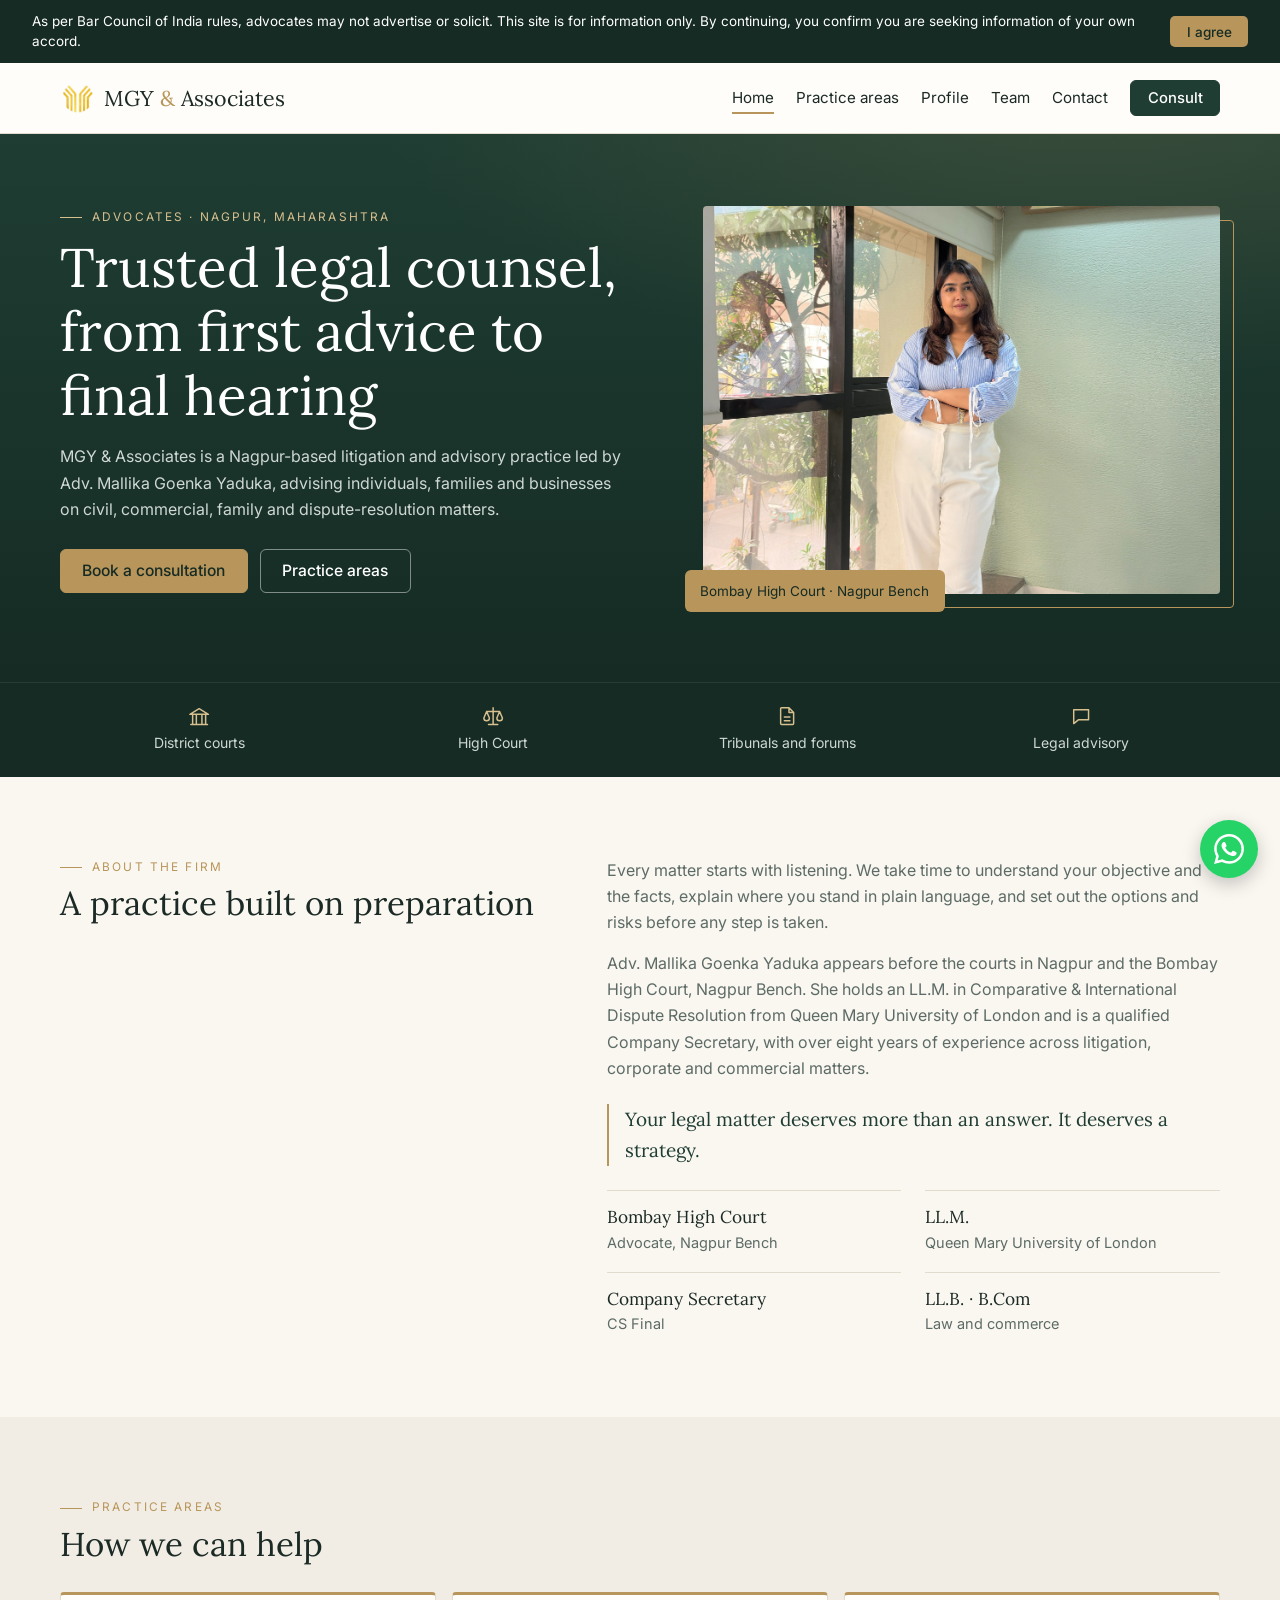
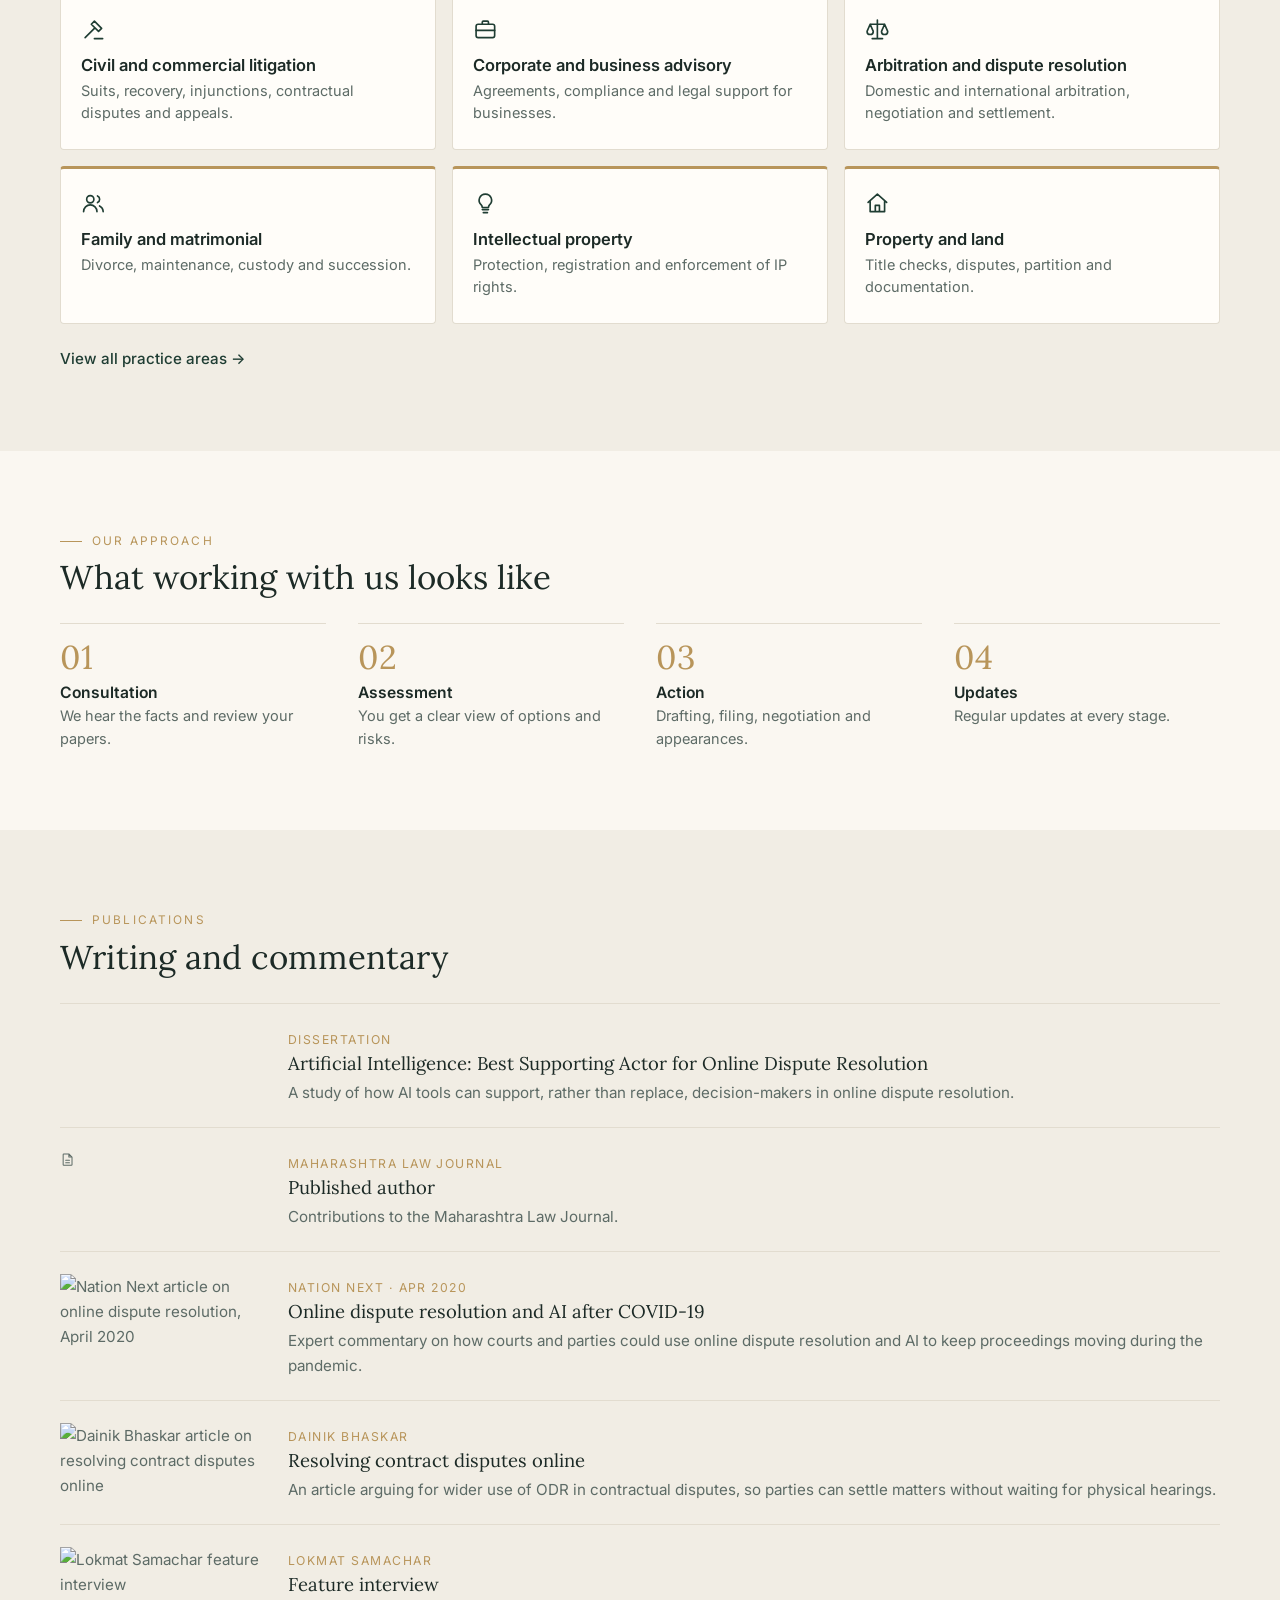
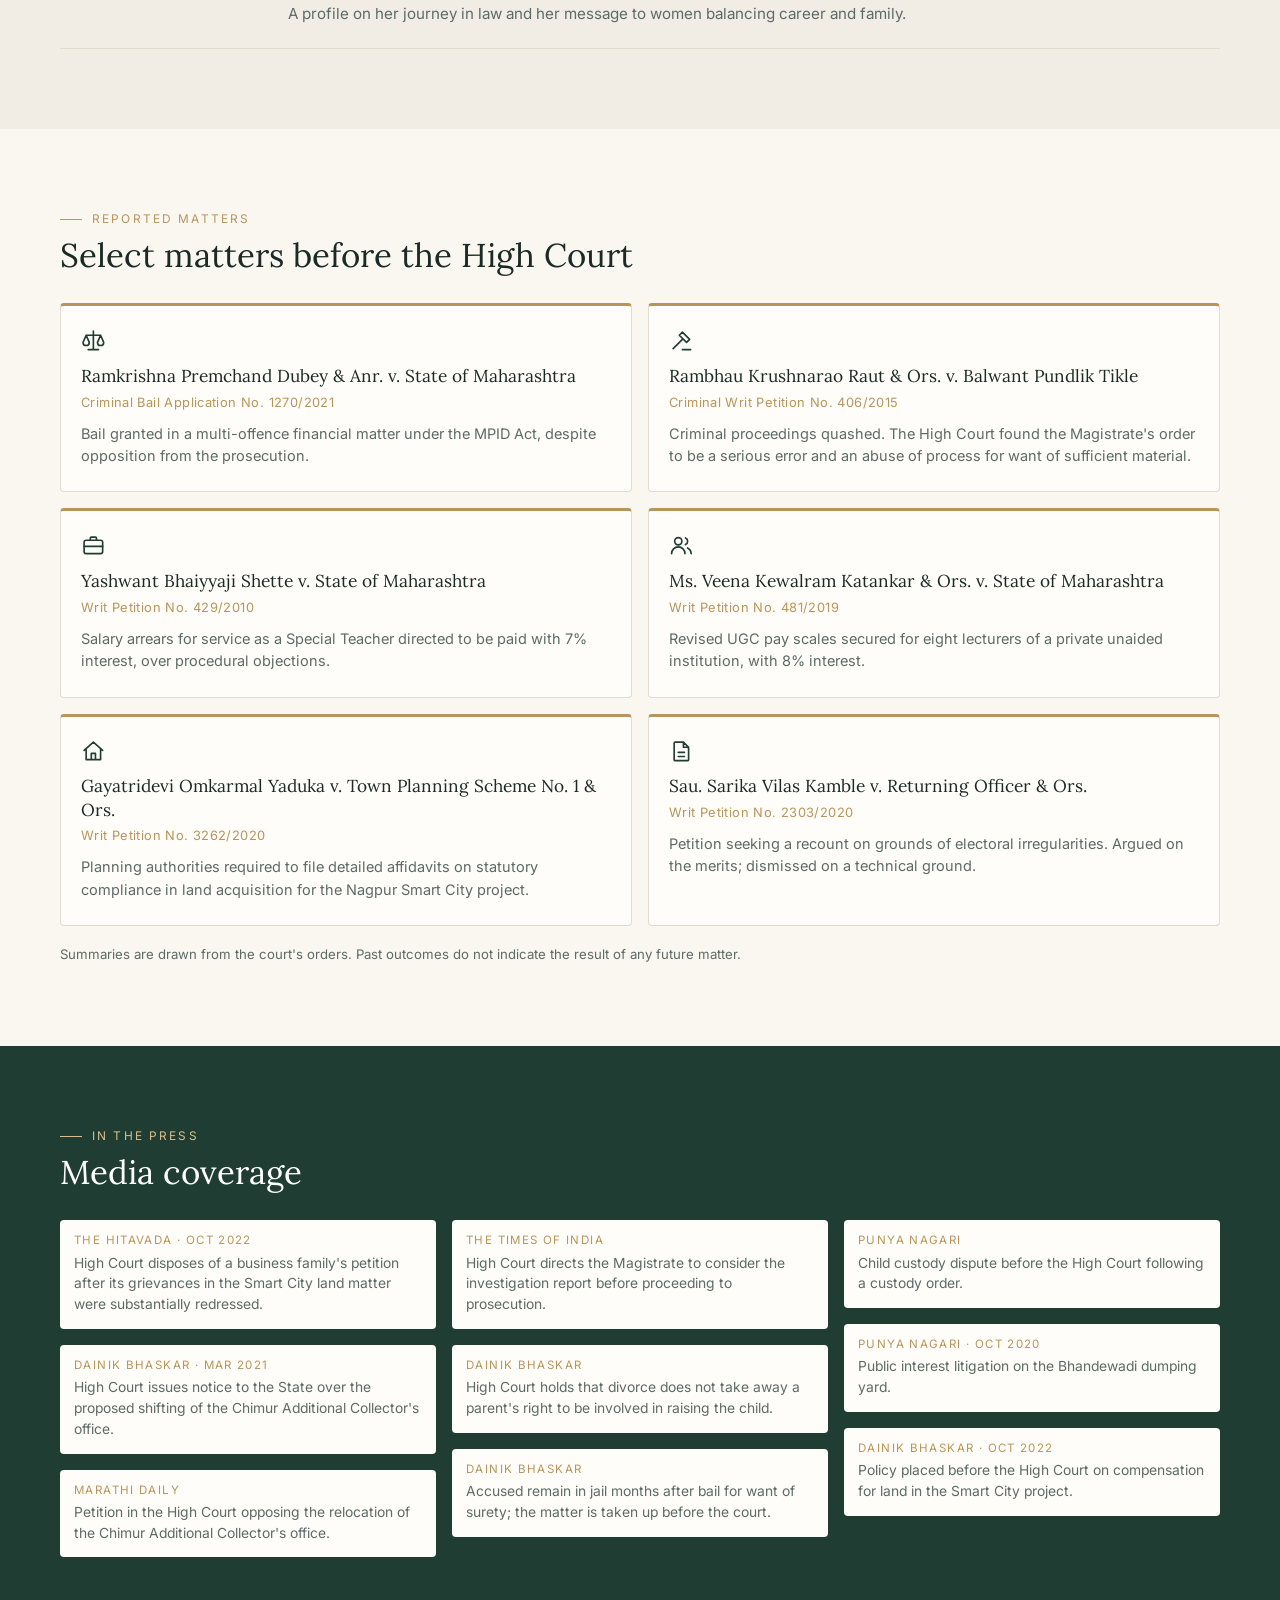
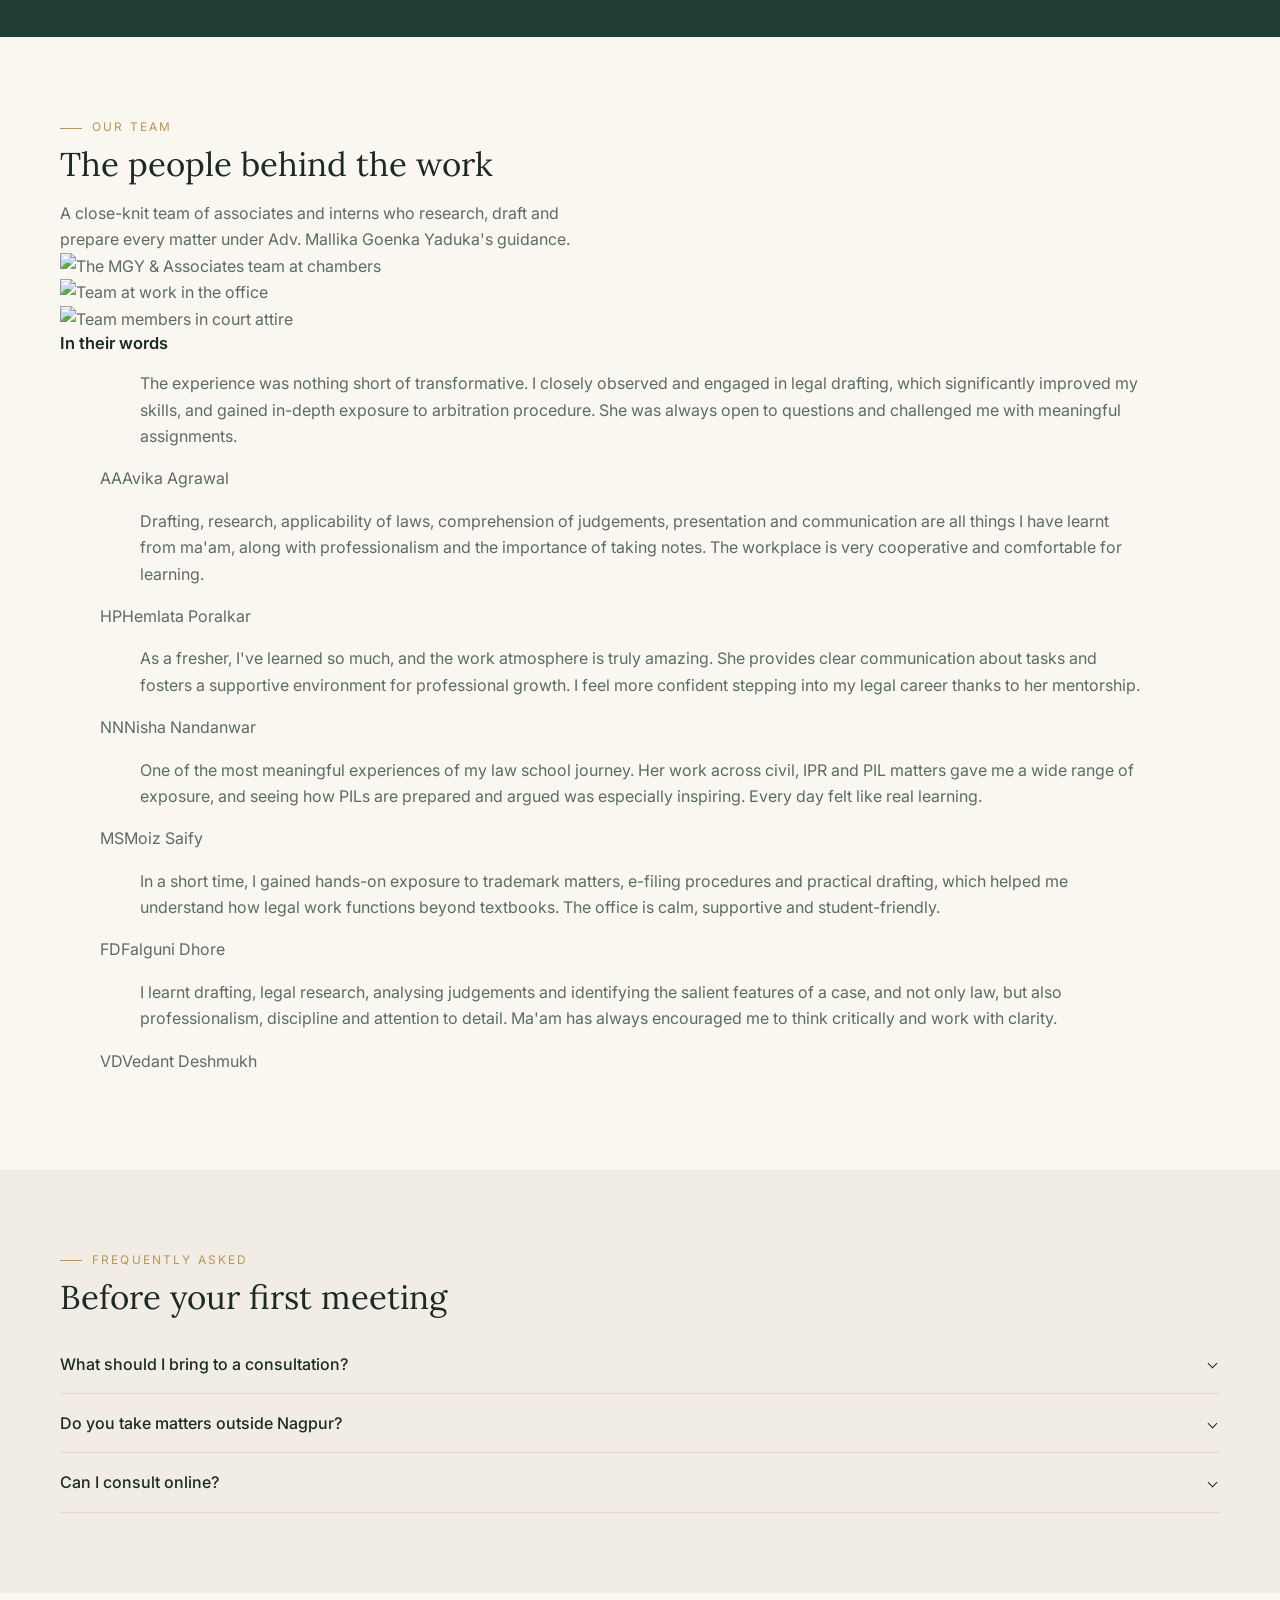
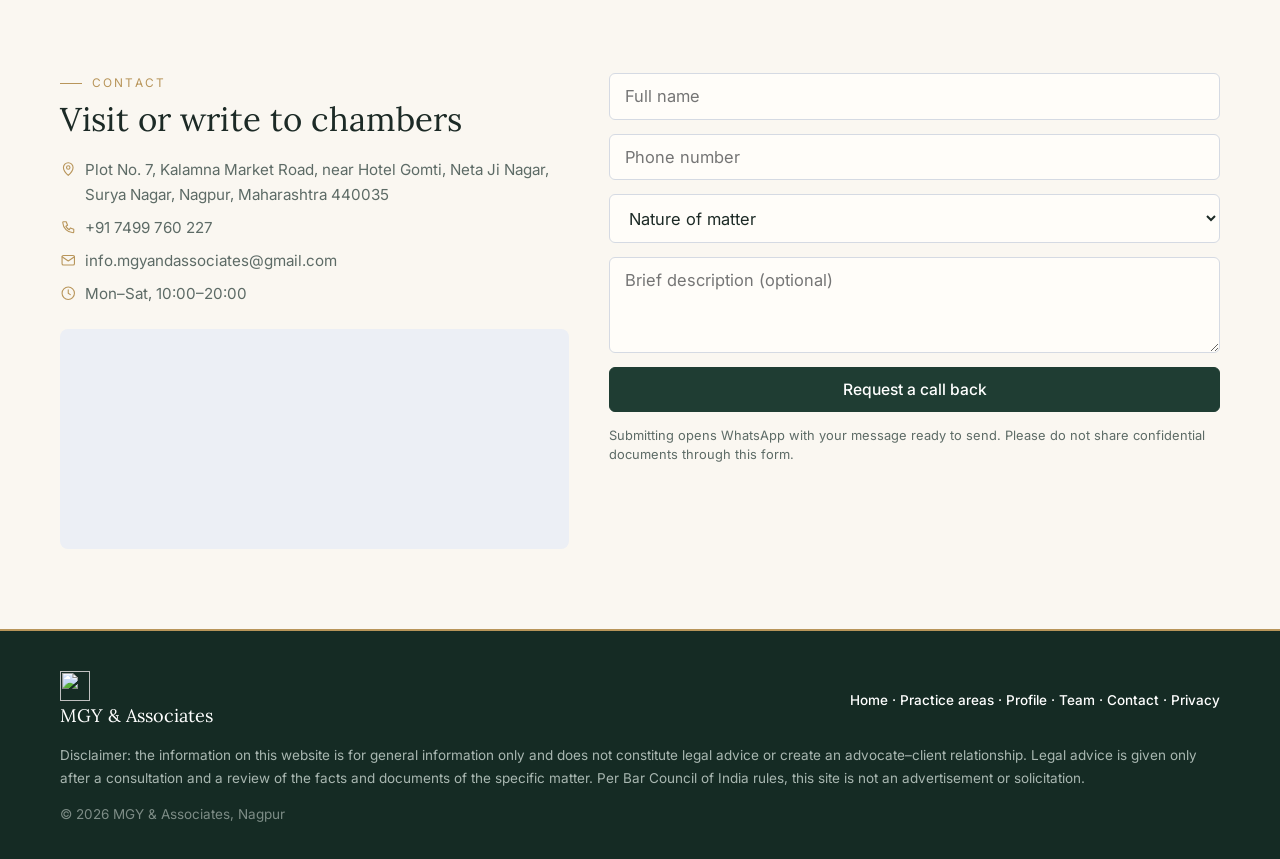
==== commit 7dfe77e9: "Update index.html" ====
--- a/index.html
+++ b/index.html
@@ -29,7 +29,8 @@
     <nav class="nav" id="nav">
       <a href="/" class="active">Home</a>
       <a href="/practice-areas">Practice areas</a>
-      <a href="/#matters">Profile</a>
+      <a href="/#publications">Profile</a>
+      <a href="/#team">Team</a>
       <a href="/contact">Contact</a>
       <a href="/contact#consult" class="btn btn-primary btn-sm">Consult</a>
     </nav>
@@ -151,37 +152,41 @@
       <h2>Writing and commentary</h2>
       <ul class="pub-list">
         <li>
-          <span class="pub-meta">Dissertation</span>
+          <div class="pub-thumb empty"><span data-icon="book"></span></div>
           <div>
+            <span class="pub-meta">Dissertation</span>
             <h3>Artificial Intelligence: Best Supporting Actor for Online Dispute Resolution</h3>
             <p>A study of how AI tools can support, rather than replace, decision-makers in online dispute resolution.</p>
-            <!-- <a class="pub-link" href="LINK_HERE" target="_blank" rel="noopener">Read →</a> -->
           </div>
         </li>
         <li>
-          <span class="pub-meta">Maharashtra Law Journal</span>
+          <div class="pub-thumb empty"><span data-icon="file"></span></div>
           <div>
+            <span class="pub-meta">Maharashtra Law Journal</span>
             <h3>Published author</h3>
             <p>Contributions to the Maharashtra Law Journal.</p>
           </div>
         </li>
         <li>
-          <span class="pub-meta">Nation Next · Apr 2020</span>
+          <a class="pub-thumb" href="10.png" data-lightbox><img src="10.png" alt="Nation Next article on online dispute resolution, April 2020" loading="lazy"></a>
           <div>
+            <span class="pub-meta">Nation Next · Apr 2020</span>
             <h3>Online dispute resolution and AI after COVID-19</h3>
             <p>Expert commentary on how courts and parties could use online dispute resolution and AI to keep proceedings moving during the pandemic.</p>
           </div>
         </li>
         <li>
-          <span class="pub-meta">Hindi daily · Nagpur</span>
+          <a class="pub-thumb" href="12.png" data-lightbox><img src="12.png" alt="Dainik Bhaskar article on resolving contract disputes online" loading="lazy"></a>
           <div>
+            <span class="pub-meta">Dainik Bhaskar</span>
             <h3>Resolving contract disputes online</h3>
             <p>An article arguing for wider use of ODR in contractual disputes, so parties can settle matters without waiting for physical hearings.</p>
           </div>
         </li>
         <li>
-          <span class="pub-meta">Lokmat Samachar</span>
+          <a class="pub-thumb" href="11.jpg" data-lightbox><img src="11.jpg" alt="Lokmat Samachar feature interview" loading="lazy"></a>
           <div>
+            <span class="pub-meta">Lokmat Samachar</span>
             <h3>Feature interview</h3>
             <p>A profile on her journey in law and her message to women balancing career and family.</p>
           </div>
@@ -243,42 +248,85 @@
       <p class="eyebrow">In the press</p>
       <h2>Media coverage</h2>
       <div class="press-grid">
-        <a class="press-item" href="Assets/press/hitavada-2022-10-13.jpg"><figure>
-          <div class="thumb"><img src="Assets/press/hitavada-2022-10-13.jpg" alt="" loading="lazy" onerror="this.parentNode.classList.add('empty');this.remove()"></div>
+        <a class="press-item" href="20.jpg" data-lightbox><figure>
+          <div class="thumb"><img src="20.jpg" alt="" loading="lazy"></div>
           <figcaption><span class="src">The Hitavada · Oct 2022</span>High Court disposes of a business family's petition after its grievances in the Smart City land matter were substantially redressed.</figcaption>
         </figure></a>
-        <a class="press-item" href="Assets/press/bhaskar-2021-03-03-chimur.jpg"><figure>
-          <div class="thumb"><img src="Assets/press/bhaskar-2021-03-03-chimur.jpg" alt="" loading="lazy" onerror="this.parentNode.classList.add('empty');this.remove()"></div>
+        <a class="press-item" href="21.jpg" data-lightbox><figure>
+          <div class="thumb"><img src="21.jpg" alt="" loading="lazy"></div>
           <figcaption><span class="src">Dainik Bhaskar · Mar 2021</span>High Court issues notice to the State over the proposed shifting of the Chimur Additional Collector's office.</figcaption>
         </figure></a>
-        <a class="press-item" href="Assets/press/bhaskar-parenting.jpg"><figure>
-          <div class="thumb"><img src="Assets/press/bhaskar-parenting.jpg" alt="" loading="lazy" onerror="this.parentNode.classList.add('empty');this.remove()"></div>
+        <a class="press-item" href="13.jpg" data-lightbox><figure>
+          <div class="thumb"><img src="13.jpg" alt="" loading="lazy"></div>
+          <figcaption><span class="src">Marathi daily</span>Petition in the High Court opposing the relocation of the Chimur Additional Collector's office.</figcaption>
+        </figure></a>
+        <a class="press-item" href="14.jpg" data-lightbox><figure>
+          <div class="thumb"><img src="14.jpg" alt="" loading="lazy"></div>
+          <figcaption><span class="src">The Times of India</span>High Court directs the Magistrate to consider the investigation report before proceeding to prosecution.</figcaption>
+        </figure></a>
+        <a class="press-item" href="16.jpg" data-lightbox><figure>
+          <div class="thumb"><img src="16.jpg" alt="" loading="lazy"></div>
           <figcaption><span class="src">Dainik Bhaskar</span>High Court holds that divorce does not take away a parent's right to be involved in raising the child.</figcaption>
         </figure></a>
-        <a class="press-item" href="Assets/press/bhaskar-highway-probe.jpg"><figure>
-          <div class="thumb"><img src="Assets/press/bhaskar-highway-probe.jpg" alt="" loading="lazy" onerror="this.parentNode.classList.add('empty');this.remove()"></div>
-          <figcaption><span class="src">Dainik Bhaskar</span>High Court directs an inquiry into alleged corruption in highway construction.</figcaption>
-        </figure></a>
-        <a class="press-item" href="Assets/press/bhaskar-bail-surety.jpg"><figure>
-          <div class="thumb"><img src="Assets/press/bhaskar-bail-surety.jpg" alt="" loading="lazy" onerror="this.parentNode.classList.add('empty');this.remove()"></div>
+        <a class="press-item" href="15.jpg" data-lightbox><figure>
+          <div class="thumb"><img src="15.jpg" alt="" loading="lazy"></div>
           <figcaption><span class="src">Dainik Bhaskar</span>Accused remain in jail months after bail for want of surety; the matter is taken up before the court.</figcaption>
         </figure></a>
-        <a class="press-item" href="Assets/press/punyanagari-custody.jpg"><figure>
-          <div class="thumb"><img src="Assets/press/punyanagari-custody.jpg" alt="" loading="lazy" onerror="this.parentNode.classList.add('empty');this.remove()"></div>
+        <a class="press-item" href="17.jpg" data-lightbox><figure>
+          <div class="thumb"><img src="17.jpg" alt="" loading="lazy"></div>
           <figcaption><span class="src">Punya Nagari</span>Child custody dispute before the High Court following a custody order.</figcaption>
         </figure></a>
-        <a class="press-item" href="Assets/press/punyanagari-bhandewadi.jpg"><figure>
-          <div class="thumb"><img src="Assets/press/punyanagari-bhandewadi.jpg" alt="" loading="lazy" onerror="this.parentNode.classList.add('empty');this.remove()"></div>
-          <figcaption><span class="src">Punya Nagari</span>Public interest litigation on the Bhandewadi dumping yard.</figcaption>
-        </figure></a>
-        <a class="press-item" href="Assets/press/bhaskar-smart-city.jpg"><figure>
-          <div class="thumb"><img src="Assets/press/bhaskar-smart-city.jpg" alt="" loading="lazy" onerror="this.parentNode.classList.add('empty');this.remove()"></div>
-          <figcaption><span class="src">Dainik Bhaskar</span>Policy placed before the High Court on compensation for land in the Smart City project.</figcaption>
-        </figure></a>
-        <a class="press-item" href="Assets/press/heed-probe-jmfc.jpg"><figure>
-          <div class="thumb"><img src="Assets/press/heed-probe-jmfc.jpg" alt="" loading="lazy" onerror="this.parentNode.classList.add('empty');this.remove()"></div>
-          <figcaption><span class="src">English daily</span>High Court directs the Magistrate to consider the investigation report before proceeding to prosecution.</figcaption>
-        </figure></a>
+        <a class="press-item" href="18.jpg" data-lightbox><figure>
+          <div class="thumb"><img src="18.jpg" alt="" loading="lazy"></div>
+          <figcaption><span class="src">Punya Nagari · Oct 2020</span>Public interest litigation on the Bhandewadi dumping yard.</figcaption>
+        </figure></a>
+        <a class="press-item" href="19.jpg" data-lightbox><figure>
+          <div class="thumb"><img src="19.jpg" alt="" loading="lazy"></div>
+          <figcaption><span class="src">Dainik Bhaskar · Oct 2022</span>Policy placed before the High Court on compensation for land in the Smart City project.</figcaption>
+        </figure></a>
+      </div>
+    </div>
+  </section>
+
+  <!-- Team -->
+  <section class="section" id="team">
+    <div class="container">
+      <p class="eyebrow">Our team</p>
+      <h2>The people behind the work</h2>
+      <p class="lead">A close-knit team of associates and interns who research, draft and prepare every matter under Adv. Mallika Goenka Yaduka's guidance.</p>
+
+      <div class="team-photos">
+        <a href="6.jpg" data-lightbox class="tp-main"><img src="6.jpg" alt="The MGY &amp; Associates team at chambers" loading="lazy"></a>
+        <a href="4.jpg" data-lightbox><img src="4.jpg" alt="Team at work in the office" loading="lazy"></a>
+        <a href="5.jpg" data-lightbox><img src="5.jpg" alt="Team members in court attire" loading="lazy"></a>
+      </div>
+
+      <h3 class="sub-head">In their words</h3>
+      <div class="quotes">
+        <figure class="quote-card">
+          <blockquote>The experience was nothing short of transformative. I closely observed and engaged in legal drafting, which significantly improved my skills, and gained in-depth exposure to arbitration procedure. She was always open to questions and challenged me with meaningful assignments.</blockquote>
+          <figcaption><span class="avatar">AA</span>Avika Agrawal</figcaption>
+        </figure>
+        <figure class="quote-card">
+          <blockquote>Drafting, research, applicability of laws, comprehension of judgements, presentation and communication are all things I have learnt from ma'am, along with professionalism and the importance of taking notes. The workplace is very cooperative and comfortable for learning.</blockquote>
+          <figcaption><span class="avatar">HP</span>Hemlata Poralkar</figcaption>
+        </figure>
+        <figure class="quote-card">
+          <blockquote>As a fresher, I've learned so much, and the work atmosphere is truly amazing. She provides clear communication about tasks and fosters a supportive environment for professional growth. I feel more confident stepping into my legal career thanks to her mentorship.</blockquote>
+          <figcaption><span class="avatar">NN</span>Nisha Nandanwar</figcaption>
+        </figure>
+        <figure class="quote-card">
+          <blockquote>One of the most meaningful experiences of my law school journey. Her work across civil, IPR and PIL matters gave me a wide range of exposure, and seeing how PILs are prepared and argued was especially inspiring. Every day felt like real learning.</blockquote>
+          <figcaption><span class="avatar">MS</span>Moiz Saify</figcaption>
+        </figure>
+        <figure class="quote-card">
+          <blockquote>In a short time, I gained hands-on exposure to trademark matters, e-filing procedures and practical drafting, which helped me understand how legal work functions beyond textbooks. The office is calm, supportive and student-friendly.</blockquote>
+          <figcaption><span class="avatar">FD</span>Falguni Dhore</figcaption>
+        </figure>
+        <figure class="quote-card">
+          <blockquote>I learnt drafting, legal research, analysing judgements and identifying the salient features of a case, and not only law, but also professionalism, discipline and attention to detail. Ma'am has always encouraged me to think critically and work with clarity.</blockquote>
+          <figcaption><span class="avatar">VD</span>Vedant Deshmukh</figcaption>
+        </figure>
       </div>
     </div>
   </section>
@@ -350,8 +398,8 @@
 <footer class="site-footer">
   <div class="container">
     <div class="footer-top">
-      <span class="footer-brand">MGY &amp; Associates</span>
-      <nav><a href="index.html">Home</a> · <a href="practice-areas.html">Practice areas</a> · <a href="index.html#matters">Profile</a> · <a href="contact.html">Contact</a> · <a href="contact.html#privacy">Privacy</a></nav>
+      <span class="footer-brand"><img src="1.png" alt="" width="30" height="30">MGY &amp; Associates</span>
+      <nav><a href="index.html">Home</a> · <a href="practice-areas.html">Practice areas</a> · <a href="index.html#publications">Profile</a> · <a href="index.html#team">Team</a> · <a href="contact.html">Contact</a> · <a href="contact.html#privacy">Privacy</a></nav>
     </div>
     <p>Disclaimer: the information on this website is for general information only and does not constitute legal advice or create an advocate–client relationship. Legal advice is given only after a consultation and a review of the facts and documents of the specific matter. Per Bar Council of India rules, this site is not an advertisement or solicitation.</p>
     <p class="copy">© <span id="year">2026</span> MGY &amp; Associates, Nagpur</p>
--- a/styles.css
+++ b/styles.css
@@ -1,12 +1,12 @@
 :root {
-  --navy: #1f3d33;        /* deep forest green, used wherever navy was */
+  --navy: #1f3d33;       /* deep forest green, used wherever navy was */
   --navy-deep: #152b24;
   --gold: #b8955a;
   --gold-light: #d8bf8e;
   --ink: #1c2a26;
   --muted: #5d6b66;
-  --soft: #f1ede4;        /* warm sand for the tinted sections */
-  --ivory: #faf7f1;       /* page background */
+  --soft: #f1ede4;       /* warm sand for the tinted sections */
+  --ivory: #faf7f1;      /* page background */
   --line: #e2dccf;
   --serif: "Lora", Georgia, serif;
   --sans: "Inter", system-ui, -apple-system, "Segoe UI", sans-serif;
@@ -35,7 +35,6 @@
 .container { max-width: 1120px; margin: 0 auto; padding: 0 32px; }
 .section { padding: 68px 0; }
 .soft { background: var(--soft); }
-
 .eyebrow {
   font-size: .72rem;
   letter-spacing: .18em;
@@ -44,7 +43,6 @@
   margin-bottom: 8px;
 }
 .lead { margin-top: 16px; max-width: 34rem; }
-
 [data-icon] { display: inline-flex; line-height: 0; }
 
 /* Buttons */
@@ -173,7 +171,6 @@
 .contact-list a:hover { color: var(--navy); text-decoration: underline; }
 .map { background: #eceff5; border-radius: 8px; overflow: hidden; height: 220px; }
 .map iframe { width: 100%; height: 100%; border: 0; display: block; }
-
 .form { display: flex; flex-direction: column; gap: 14px; }
 .form input, .form select, .form textarea {
   width: 100%;
@@ -228,18 +225,19 @@
   .cards { grid-template-columns: 1fr; }
   .brand { font-size: 1.15rem; }
 }
+
 @media (min-width: 900px) {
-  html { font-size: 16.5px; }                          /* was 17px */
-  .container { max-width: 1240px; padding: 0 40px; }   /* was 1320px */
-  .section { padding: 80px 0; }                        /* was 92px */
-  h1 { font-size: clamp(2.3rem, 4.4vw, 3.3rem); }      /* was up to 3.6rem */
-  .hero { padding: 72px 0 88px; }                      /* was 84px 0 100px */
+  html { font-size: 16.5px; }               /* was 17px */
+  .container { max-width: 1240px; padding: 0 40px; }  /* was 1320px */
+  .section { padding: 80px 0; }              /* was 92px */
+  h1 { font-size: clamp(2.3rem, 4.4vw, 3.3rem); }   /* was up to 3.6rem */
+  .hero { padding: 72px 0 88px; }            /* was 84px 0 100px */
   /* leave the rest of the block as it is */
 }
-
 @media (min-width: 1440px) {
-  html { font-size: 17px; }                            /* was 18px */
-}
+  html { font-size: 17px; }                  /* was 18px */
+}
+
 /* ---------- Floating WhatsApp button ---------- */
 .wa-float {
   position: fixed; right: 22px; bottom: 22px; z-index: 30;
@@ -250,10 +248,10 @@
   transition: transform .2s, box-shadow .2s;
 }
 .wa-float:hover { transform: scale(1.07); box-shadow: 0 8px 22px rgba(0, 0, 0, .28); }
-
 @media (max-width: 720px) {
   .wa-float { right: 16px; bottom: 16px; width: 52px; height: 52px; }
 }
+
 /* ================= Theme: Forest & Brass ================= */
 body { background: var(--ivory); }
 .site-header, .card, .form input, .form select, .form textarea, .btn-ghost { background: #fffdf9; }
@@ -335,3 +333,48 @@
   .portrait::before { transform: translate(10px, 10px); }
   .badge { left: 12px; bottom: -16px; }
 }
+
+/* ================= Profile sections (home) ================= */
+#publications, #matters, #press { scroll-margin-top: 80px; }
+
+.creds { display: grid; grid-template-columns: repeat(2, 1fr); gap: 16px 24px; margin-top: 24px; font-size: .88rem; }
+.creds div { border-top: 1px solid var(--line); padding-top: 12px; }
+.creds strong { display: block; font-family: var(--serif); font-weight: 400; font-size: 1.05rem; color: var(--ink); }
+
+.pub-list { list-style: none; padding: 0; margin: 26px 0 0; }
+.pub-list li { display: grid; grid-template-columns: 200px 1fr; gap: 28px; padding: 22px 0; border-bottom: 1px solid var(--line); font-size: .92rem; }
+.pub-list li:first-child { border-top: 1px solid var(--line); }
+.pub-meta { font-size: .74rem; letter-spacing: .12em; text-transform: uppercase; color: var(--gold); padding-top: 4px; }
+.pub-list h3 { font-family: var(--serif); font-weight: 400; font-size: 1.12rem; margin-bottom: 4px; }
+.pub-link { display: inline-block; margin-top: 8px; font-weight: 500; color: var(--navy); }
+.pub-link:hover { color: var(--gold); }
+
+.cards-2 { grid-template-columns: repeat(2, 1fr); }
+.case-card h3 { font-family: var(--serif); font-weight: 400; font-size: 1.05rem; }
+.case-no { display: block; font-size: .78rem; letter-spacing: .03em; color: var(--gold); margin: 4px 0 10px; }
+.fine { margin-top: 18px; font-size: .8rem; }
+
+/* Press: dark band so it stands apart from the soft sections around it */
+.press-band { background: var(--navy); color: #cfd8d3; }
+.press-band h2 { color: #fff; }
+.press-band .eyebrow { color: var(--gold-light); }
+.press-band .eyebrow::before { background: var(--gold-light); }
+.press-grid { columns: 3 260px; column-gap: 16px; margin-top: 28px; }
+.press-item { display: block; break-inside: avoid; margin: 0 0 16px; background: #fffdf9; border-radius: 4px; overflow: hidden; transition: transform .2s, box-shadow .2s; }
+.press-item:hover { transform: translateY(-2px); box-shadow: 0 12px 30px rgba(0,0,0,.25); }
+.press-item figure { margin: 0; }
+.press-item .thumb { background: #ece6d9; }
+.press-item .thumb.empty { aspect-ratio: 4 / 3; }
+.press-item img { width: 100%; height: auto; }
+.press-item figcaption { padding: 12px 14px 14px; font-size: .84rem; line-height: 1.5; color: var(--muted); }
+.press-item .src { display: block; font-size: .7rem; letter-spacing: .12em; text-transform: uppercase; color: var(--gold); margin-bottom: 3px; }
+
+.lightbox { border: 0; padding: 0; background: transparent; max-width: min(94vw, 1000px); max-height: 94vh; overflow: visible; }
+.lightbox::backdrop { background: rgba(21,43,36,.9); }
+.lightbox img { max-height: 88vh; width: auto; margin: 0 auto; border-radius: 4px; }
+.lightbox button { position: absolute; top: -44px; right: 0; background: none; border: 0; color: #fff; font-size: 2rem; line-height: 1; cursor: pointer; }
+
+@media (max-width: 720px) {
+  .pub-list li { grid-template-columns: 1fr; gap: 6px; }
+  .cards-2, .creds { grid-template-columns: 1fr; }
+}
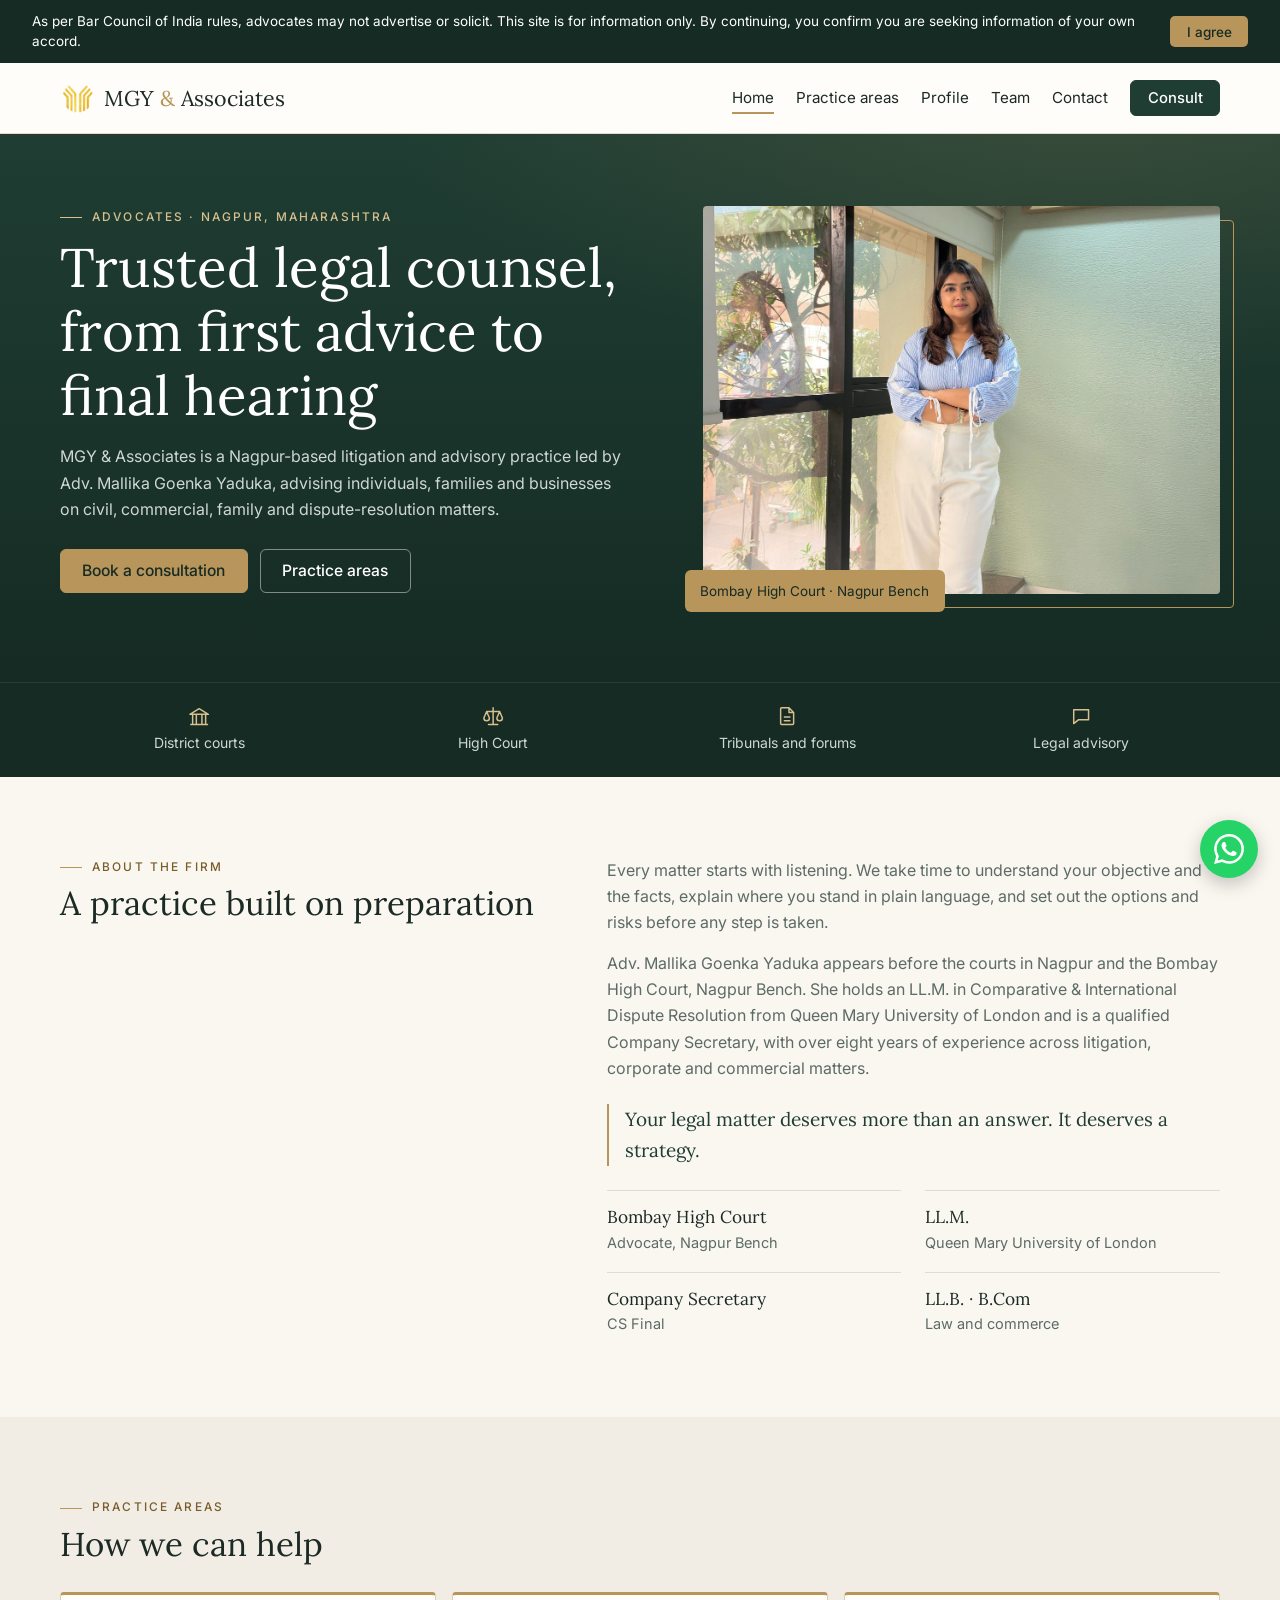
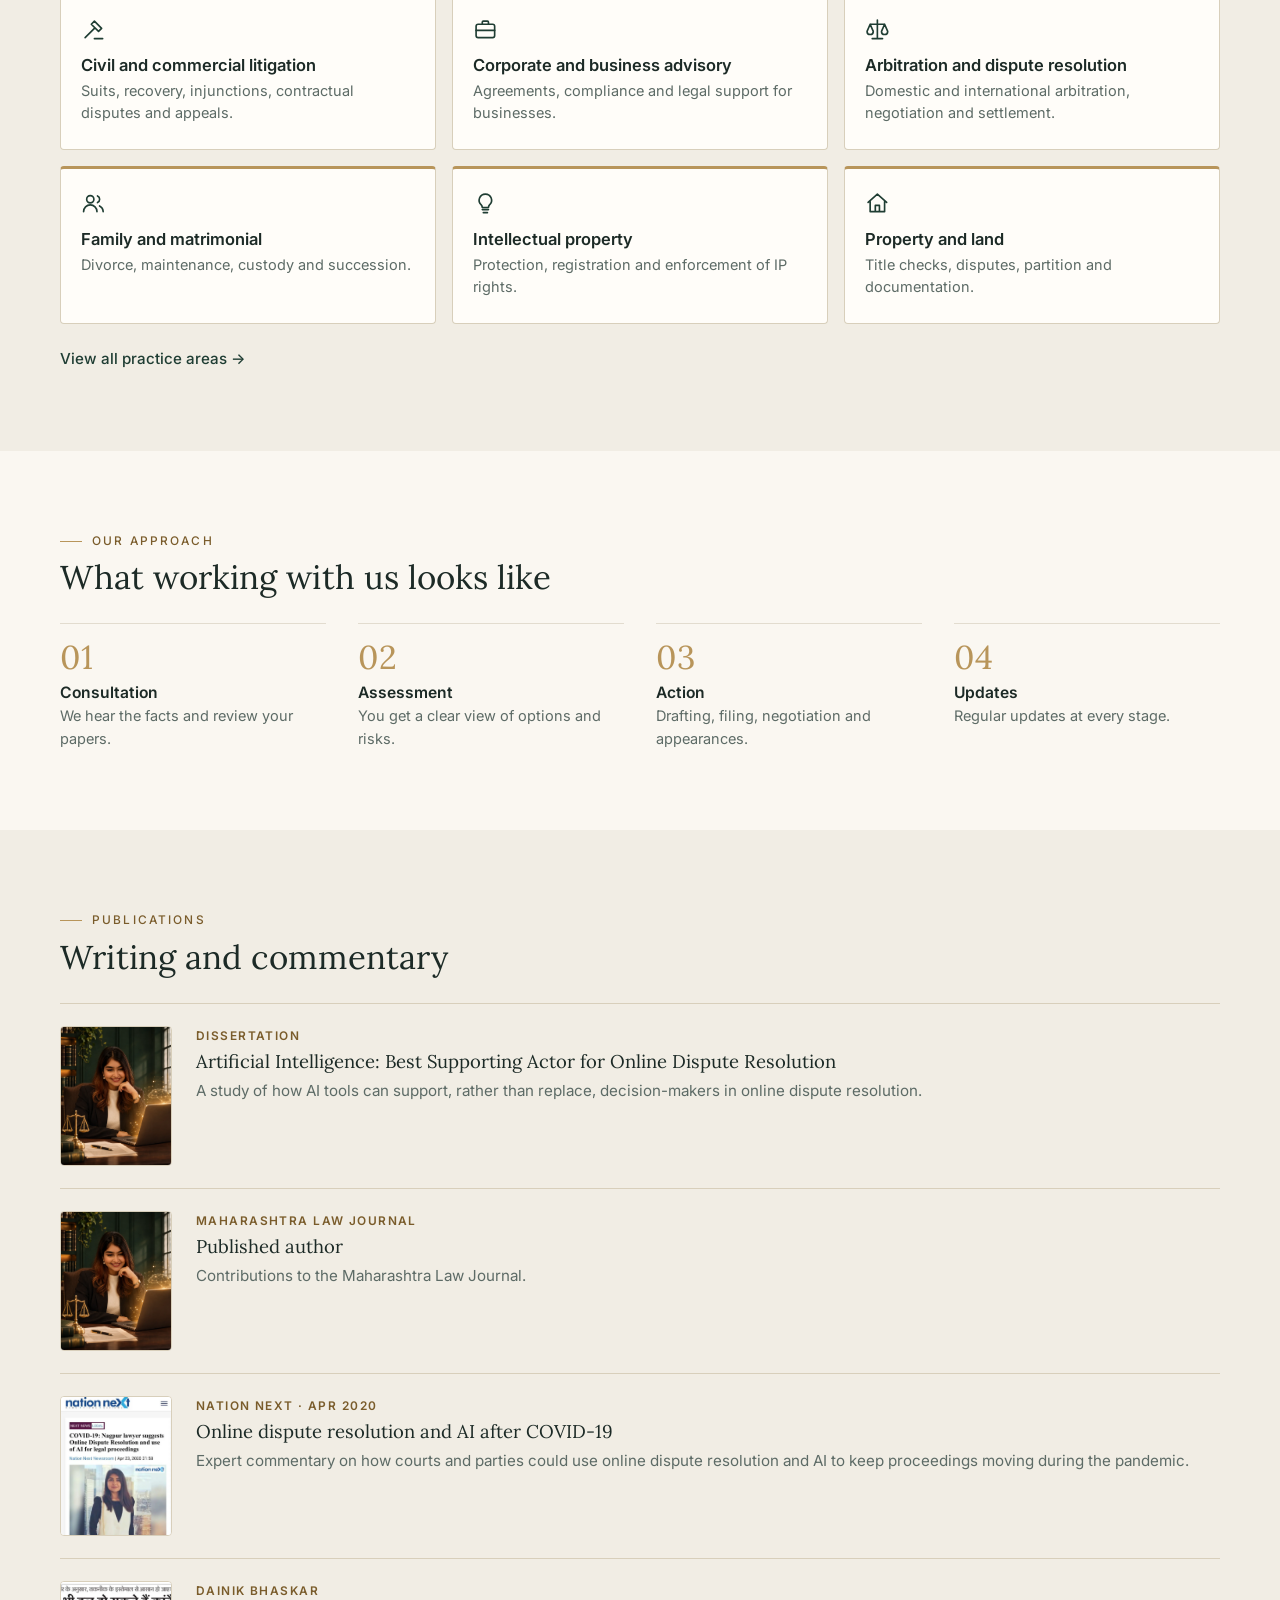
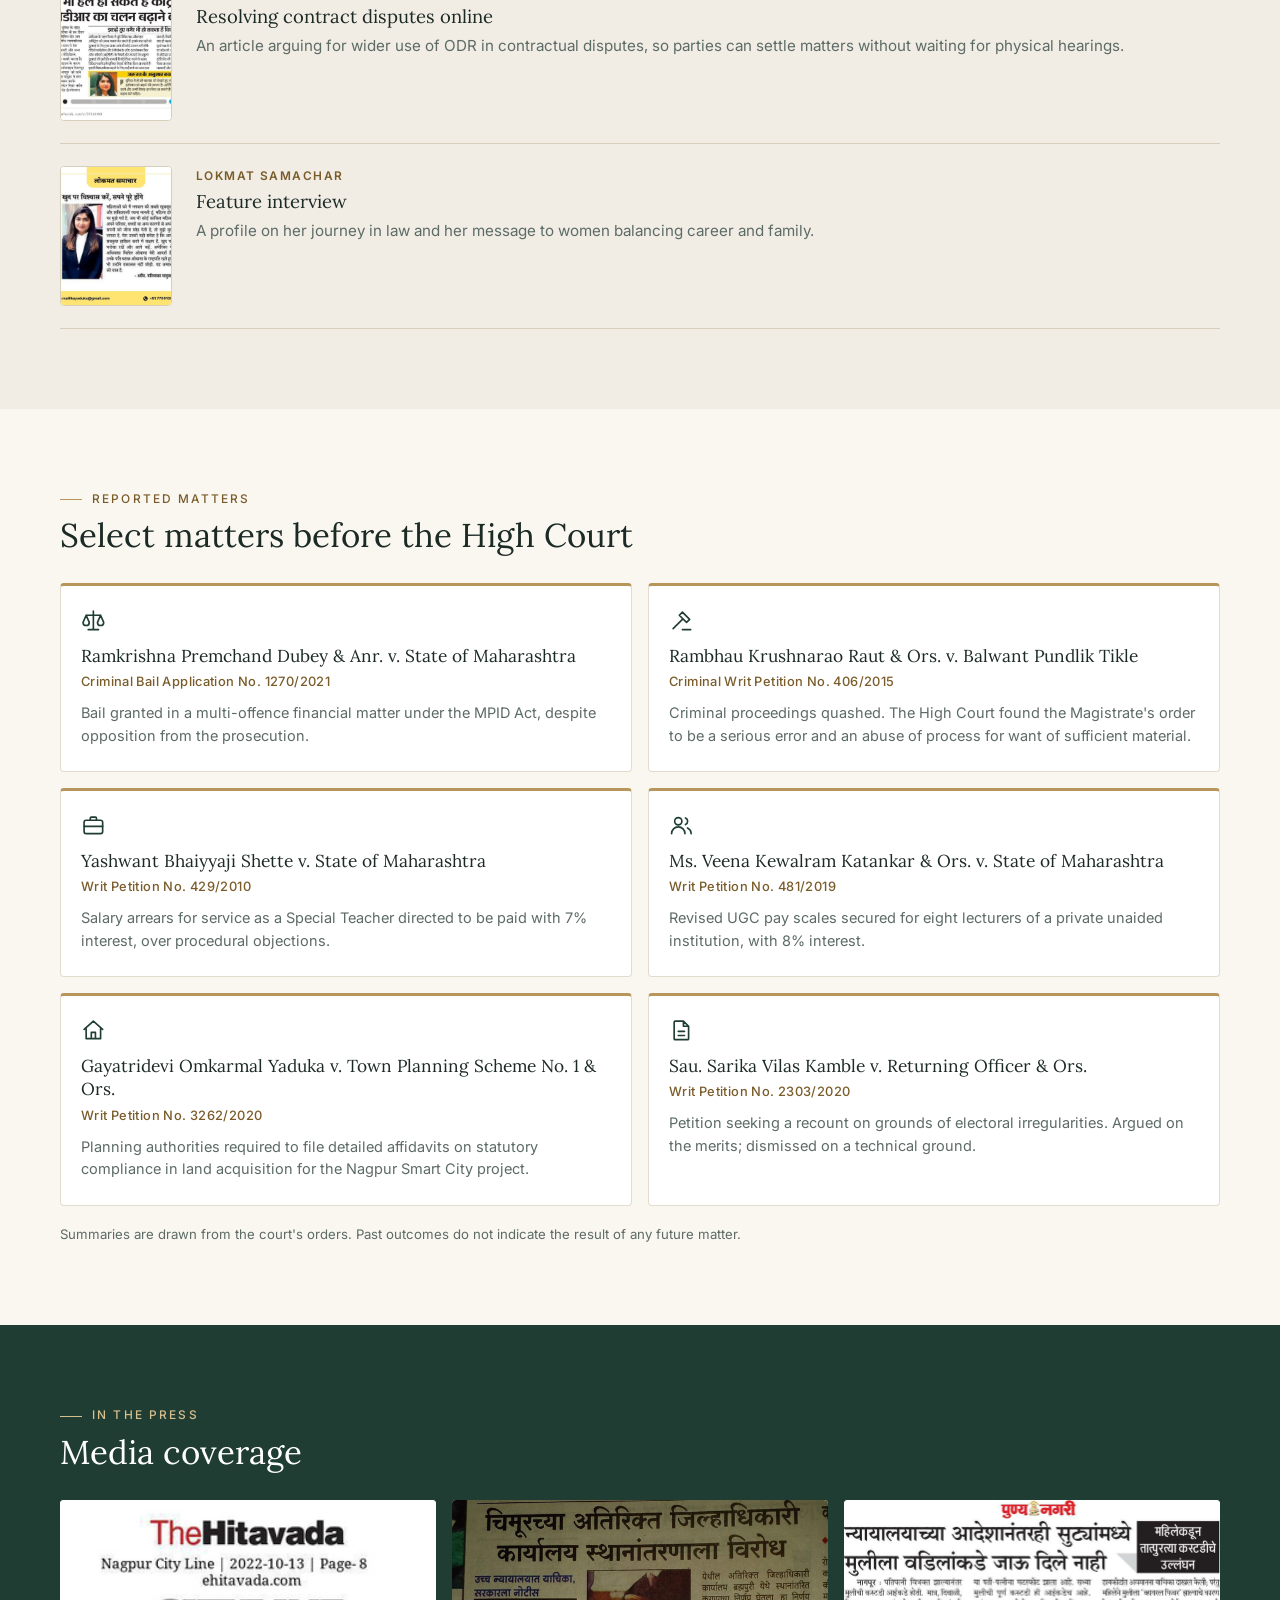
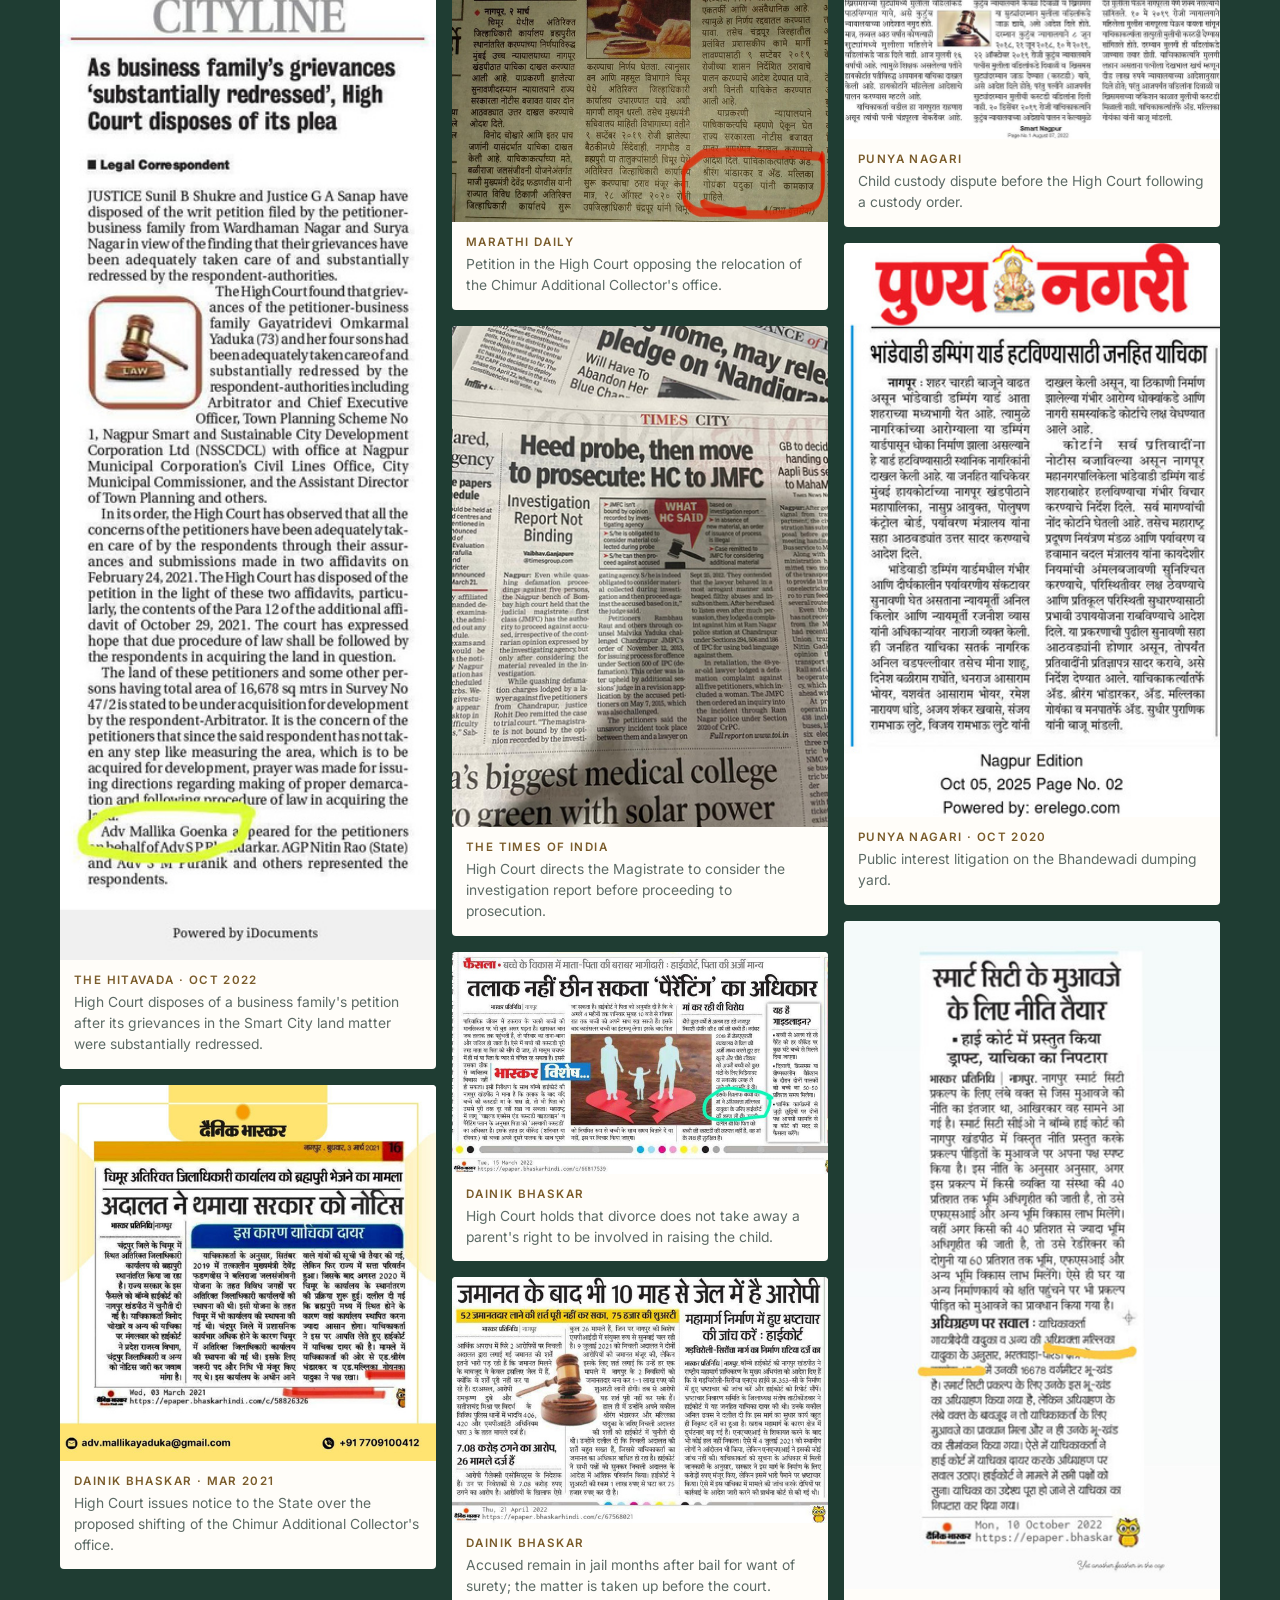
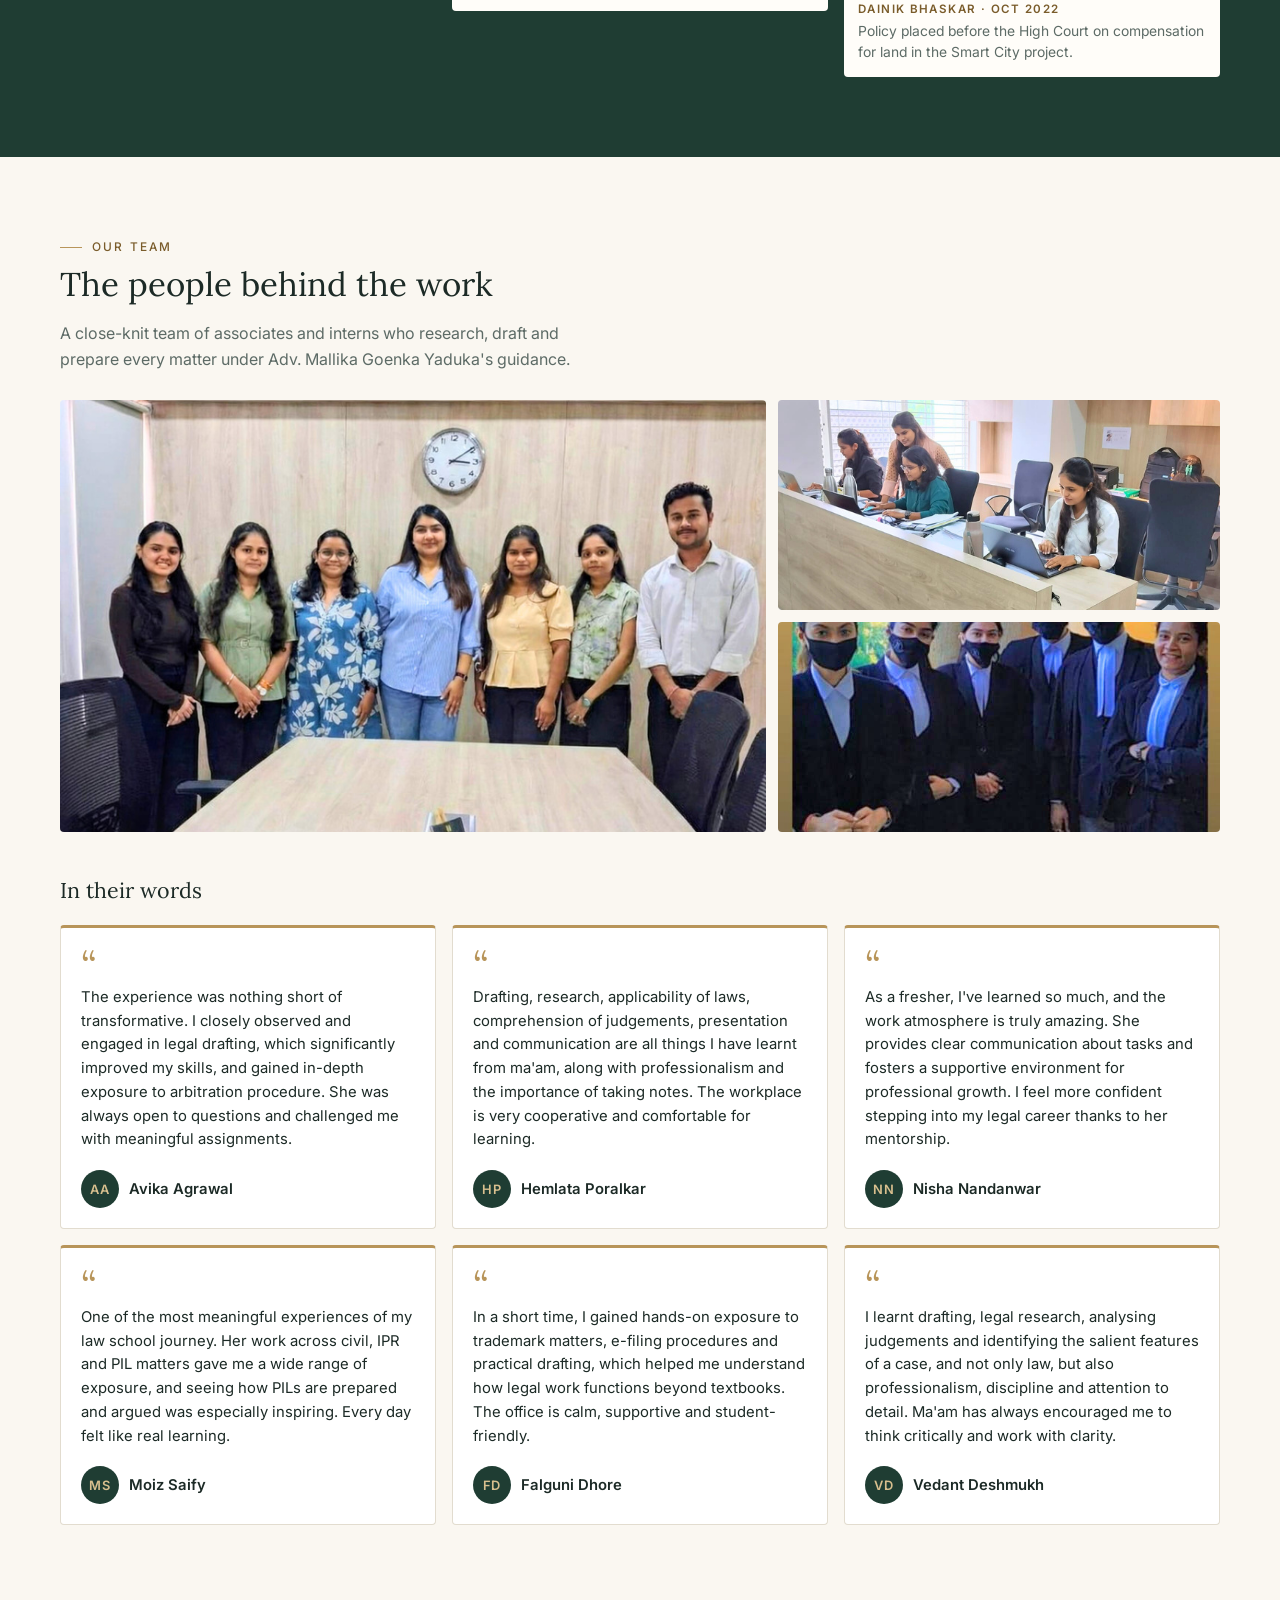
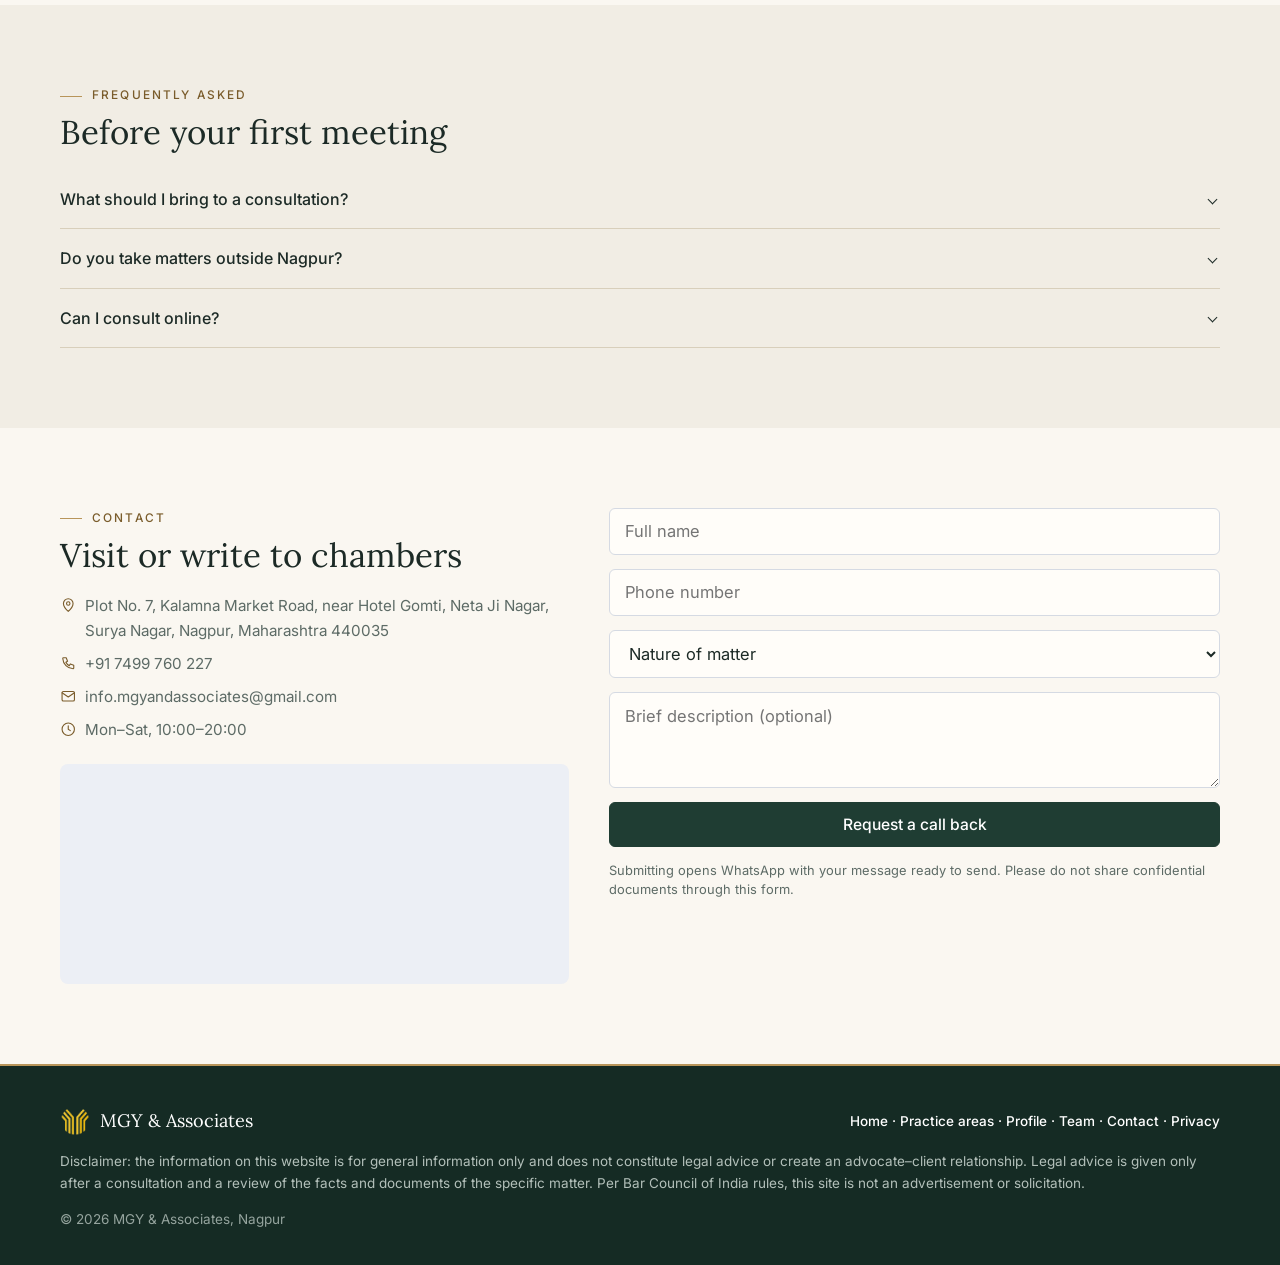
==== commit b3724e09: "Rename Dissertation to index.html" ====
--- a/index.html
+++ b/index.html
@@ -152,7 +152,7 @@
       <h2>Writing and commentary</h2>
       <ul class="pub-list">
         <li>
-          <div class="pub-thumb empty"><span data-icon="book"></span></div>
+          <a class="pub-thumb" href="7.jpg" data-lightbox><img src="7.jpg" alt="Illustration: balance scale weighing legal papers against an AI network" loading="lazy"></a>
           <div>
             <span class="pub-meta">Dissertation</span>
             <h3>Artificial Intelligence: Best Supporting Actor for Online Dispute Resolution</h3>
@@ -160,7 +160,7 @@
           </div>
         </li>
         <li>
-          <div class="pub-thumb empty"><span data-icon="file"></span></div>
+          <a class="pub-thumb" href="8.jpg" data-lightbox><img src="8.jpg" alt="Illustration: stack of law journals on a desk" loading="lazy"></a>
           <div>
             <span class="pub-meta">Maharashtra Law Journal</span>
             <h3>Published author</h3>
--- a/styles.css
+++ b/styles.css
@@ -3,6 +3,7 @@
   --navy-deep: #152b24;
   --gold: #b8955a;
   --gold-light: #d8bf8e;
+  --gold-ink: #7a5c2b;   /* darker gold for small text on light backgrounds */
   --ink: #1c2a26;
   --muted: #5d6b66;
   --soft: #f1ede4;       /* warm sand for the tinted sections */
@@ -34,12 +35,13 @@
 
 .container { max-width: 1120px; margin: 0 auto; padding: 0 32px; }
 .section { padding: 68px 0; }
-.soft { background: var(--soft); }
+.soft { background: var(--soft); --line: #d8cfbb; } /* stronger dividers on sand */
 .eyebrow {
   font-size: .72rem;
+  font-weight: 500;
   letter-spacing: .18em;
   text-transform: uppercase;
-  color: var(--gold);
+  color: var(--gold-ink);
   margin-bottom: 8px;
 }
 .lead { margin-top: 16px; max-width: 34rem; }
@@ -136,7 +138,7 @@
 .card-icon { font-size: 1.5rem; color: var(--ink); margin-bottom: 12px; }
 .card h3 { margin-bottom: 4px; }
 .more { margin-top: 22px; font-size: .92rem; font-weight: 500; color: var(--navy); }
-.more a:hover { color: var(--gold); }
+.more a:hover { color: var(--gold-ink); }
 
 /* Steps */
 .steps { display: grid; grid-template-columns: repeat(4, 1fr); gap: 28px 32px; margin-top: 26px; font-size: .88rem; line-height: 1.55; }
@@ -167,7 +169,7 @@
 .contact-grid { display: grid; grid-template-columns: 1fr 1.2fr; gap: 40px; }
 .contact-list { list-style: none; padding: 0; margin: 18px 0 22px; font-size: .92rem; }
 .contact-list li { display: flex; gap: 8px; align-items: flex-start; margin-bottom: 8px; }
-.contact-list [data-icon] { color: var(--gold); font-size: 1rem; margin-top: 4px; flex: none; }
+.contact-list [data-icon] { color: var(--gold-ink); font-size: 1rem; margin-top: 4px; flex: none; }
 .contact-list a:hover { color: var(--navy); text-decoration: underline; }
 .map { background: #eceff5; border-radius: 8px; overflow: hidden; height: 220px; }
 .map iframe { width: 100%; height: 100%; border: 0; display: block; }
@@ -194,9 +196,10 @@
 /* Footer */
 .site-footer { background: var(--navy); color: #c3c9d6; padding: 40px 0 34px; font-size: .82rem; }
 .footer-top { display: flex; justify-content: space-between; align-items: center; flex-wrap: wrap; gap: 12px; margin-bottom: 14px; }
-.footer-brand { font-family: var(--serif); font-size: 1.1rem; color: #fff; }
+.footer-brand { display: inline-flex; align-items: center; gap: 10px; font-family: var(--serif); font-size: 1.1rem; color: #fff; }
+.footer-brand img { width: 30px; height: 30px; object-fit: contain; }
 .site-footer nav { color: #fff; font-weight: 500; }
-.site-footer nav a:hover { color: var(--gold); }
+.site-footer nav a:hover { color: var(--gold-light); }
 .copy { margin-top: 14px; color: #8f98ab; }
 
 /* Responsive */
@@ -227,15 +230,14 @@
 }
 
 @media (min-width: 900px) {
-  html { font-size: 16.5px; }               /* was 17px */
-  .container { max-width: 1240px; padding: 0 40px; }  /* was 1320px */
-  .section { padding: 80px 0; }              /* was 92px */
-  h1 { font-size: clamp(2.3rem, 4.4vw, 3.3rem); }   /* was up to 3.6rem */
-  .hero { padding: 72px 0 88px; }            /* was 84px 0 100px */
-  /* leave the rest of the block as it is */
+  html { font-size: 16.5px; }
+  .container { max-width: 1240px; padding: 0 40px; }
+  .section { padding: 80px 0; }
+  h1 { font-size: clamp(2.3rem, 4.4vw, 3.3rem); }
+  .hero { padding: 72px 0 88px; }
 }
 @media (min-width: 1440px) {
-  html { font-size: 17px; }                  /* was 18px */
+  html { font-size: 17px; }
 }
 
 /* ---------- Floating WhatsApp button ---------- */
@@ -316,8 +318,8 @@
 .notice { background: var(--navy-deep); }
 .notice button { background: var(--gold); color: var(--navy-deep); }
 .cta-band { background: var(--navy); }
-.site-footer { background: var(--navy-deep); color: #a9b7b1; border-top: 2px solid var(--gold); }
-.copy { color: #7d8c86; }
+.site-footer { background: var(--navy-deep); color: #b3c0ba; border-top: 2px solid var(--gold); }
+.copy { color: #95a49e; }
 
 /* Inner page headers get the same dark treatment as the hero */
 .page-head { background: var(--navy); color: #cfd8d3; }
@@ -335,46 +337,90 @@
 }
 
 /* ================= Profile sections (home) ================= */
-#publications, #matters, #press { scroll-margin-top: 80px; }
-
+#publications, #matters, #press, #team { scroll-margin-top: 80px; }
+
+/* Credentials under About */
 .creds { display: grid; grid-template-columns: repeat(2, 1fr); gap: 16px 24px; margin-top: 24px; font-size: .88rem; }
 .creds div { border-top: 1px solid var(--line); padding-top: 12px; }
 .creds strong { display: block; font-family: var(--serif); font-weight: 400; font-size: 1.05rem; color: var(--ink); }
 
+/* Publications */
 .pub-list { list-style: none; padding: 0; margin: 26px 0 0; }
-.pub-list li { display: grid; grid-template-columns: 200px 1fr; gap: 28px; padding: 22px 0; border-bottom: 1px solid var(--line); font-size: .92rem; }
+.pub-list li { display: grid; grid-template-columns: 112px 1fr; gap: 24px; align-items: start; padding: 22px 0; border-bottom: 1px solid var(--line); font-size: .92rem; }
 .pub-list li:first-child { border-top: 1px solid var(--line); }
-.pub-meta { font-size: .74rem; letter-spacing: .12em; text-transform: uppercase; color: var(--gold); padding-top: 4px; }
+.pub-thumb {
+  display: block; aspect-ratio: 4 / 5; overflow: hidden;
+  background: #fffdf9; border: 1px solid var(--line); border-radius: 4px;
+  transition: box-shadow .2s, transform .2s;
+}
+a.pub-thumb:hover { box-shadow: 0 8px 20px rgba(31,61,51,.15); transform: translateY(-2px); }
+.pub-thumb img { width: 100%; height: 100%; object-fit: cover; object-position: top; }
+.pub-thumb.empty { display: flex; align-items: center; justify-content: center; font-size: 1.8rem; color: var(--navy); background: #e7e0d0; }
+.pub-meta { display: block; font-size: .72rem; font-weight: 600; letter-spacing: .12em; text-transform: uppercase; color: var(--gold-ink); margin-bottom: 4px; }
 .pub-list h3 { font-family: var(--serif); font-weight: 400; font-size: 1.12rem; margin-bottom: 4px; }
-.pub-link { display: inline-block; margin-top: 8px; font-weight: 500; color: var(--navy); }
-.pub-link:hover { color: var(--gold); }
-
+
+/* Reported matters */
 .cards-2 { grid-template-columns: repeat(2, 1fr); }
+.case-card { background: #fff; }
 .case-card h3 { font-family: var(--serif); font-weight: 400; font-size: 1.05rem; }
-.case-no { display: block; font-size: .78rem; letter-spacing: .03em; color: var(--gold); margin: 4px 0 10px; }
+.case-no { display: block; font-size: .78rem; font-weight: 500; letter-spacing: .03em; color: var(--gold-ink); margin: 4px 0 10px; }
 .fine { margin-top: 18px; font-size: .8rem; }
 
-/* Press: dark band so it stands apart from the soft sections around it */
+/* Press: dark band so it stands apart from the light sections around it */
 .press-band { background: var(--navy); color: #cfd8d3; }
 .press-band h2 { color: #fff; }
 .press-band .eyebrow { color: var(--gold-light); }
 .press-band .eyebrow::before { background: var(--gold-light); }
 .press-grid { columns: 3 260px; column-gap: 16px; margin-top: 28px; }
 .press-item { display: block; break-inside: avoid; margin: 0 0 16px; background: #fffdf9; border-radius: 4px; overflow: hidden; transition: transform .2s, box-shadow .2s; }
-.press-item:hover { transform: translateY(-2px); box-shadow: 0 12px 30px rgba(0,0,0,.25); }
+.press-item:hover { transform: translateY(-2px); box-shadow: 0 12px 30px rgba(0,0,0,.3); }
 .press-item figure { margin: 0; }
 .press-item .thumb { background: #ece6d9; }
-.press-item .thumb.empty { aspect-ratio: 4 / 3; }
 .press-item img { width: 100%; height: auto; }
 .press-item figcaption { padding: 12px 14px 14px; font-size: .84rem; line-height: 1.5; color: var(--muted); }
-.press-item .src { display: block; font-size: .7rem; letter-spacing: .12em; text-transform: uppercase; color: var(--gold); margin-bottom: 3px; }
-
+.press-item .src { display: block; font-size: .7rem; font-weight: 600; letter-spacing: .12em; text-transform: uppercase; color: var(--gold-ink); margin-bottom: 3px; }
+
+/* Team */
+.team-photos {
+  display: grid; grid-template-columns: 1.6fr 1fr; grid-template-rows: 210px 210px;
+  gap: 12px; margin-top: 28px;
+}
+.team-photos a { display: block; overflow: hidden; border-radius: 4px; background: #e7e0d0; }
+.team-photos .tp-main { grid-row: span 2; }
+.team-photos img { width: 100%; height: 100%; object-fit: cover; transition: transform .4s; }
+.team-photos a:hover img { transform: scale(1.03); }
+.sub-head { font-family: var(--serif); font-weight: 400; font-size: 1.3rem; margin: 44px 0 0; }
+
+.quotes { display: grid; grid-template-columns: repeat(3, 1fr); gap: 16px; margin-top: 20px; }
+.quote-card {
+  margin: 0; display: flex; flex-direction: column; gap: 18px;
+  background: #fff; border: 1px solid var(--line); border-top: 3px solid var(--gold); border-radius: 4px;
+  padding: 22px 20px 20px;
+}
+.quote-card blockquote { margin: 0; font-size: .9rem; line-height: 1.6; color: var(--ink); }
+.quote-card blockquote::before { content: "\201C"; display: block; font-family: var(--serif); font-size: 2.4rem; line-height: .8; color: var(--gold); margin-bottom: 4px; }
+.quote-card figcaption { margin-top: auto; display: flex; align-items: center; gap: 10px; font-weight: 600; font-size: .9rem; color: var(--ink); }
+.avatar {
+  flex: none; width: 38px; height: 38px; border-radius: 50%;
+  display: flex; align-items: center; justify-content: center;
+  background: var(--navy); color: var(--gold-light); font-size: .78rem; font-weight: 600; letter-spacing: .04em;
+}
+
+/* Lightbox */
 .lightbox { border: 0; padding: 0; background: transparent; max-width: min(94vw, 1000px); max-height: 94vh; overflow: visible; }
 .lightbox::backdrop { background: rgba(21,43,36,.9); }
 .lightbox img { max-height: 88vh; width: auto; margin: 0 auto; border-radius: 4px; }
 .lightbox button { position: absolute; top: -44px; right: 0; background: none; border: 0; color: #fff; font-size: 2rem; line-height: 1; cursor: pointer; }
 
+@media (max-width: 900px) {
+  .quotes { grid-template-columns: repeat(2, 1fr); }
+}
 @media (max-width: 720px) {
-  .pub-list li { grid-template-columns: 1fr; gap: 6px; }
+  .pub-list li { grid-template-columns: 84px 1fr; gap: 16px; }
   .cards-2, .creds { grid-template-columns: 1fr; }
-}
+  .team-photos { grid-template-columns: 1fr 1fr; grid-template-rows: 220px 160px; }
+  .team-photos .tp-main { grid-row: auto; grid-column: span 2; }
+}
+@media (max-width: 540px) {
+  .quotes { grid-template-columns: 1fr; }
+}
